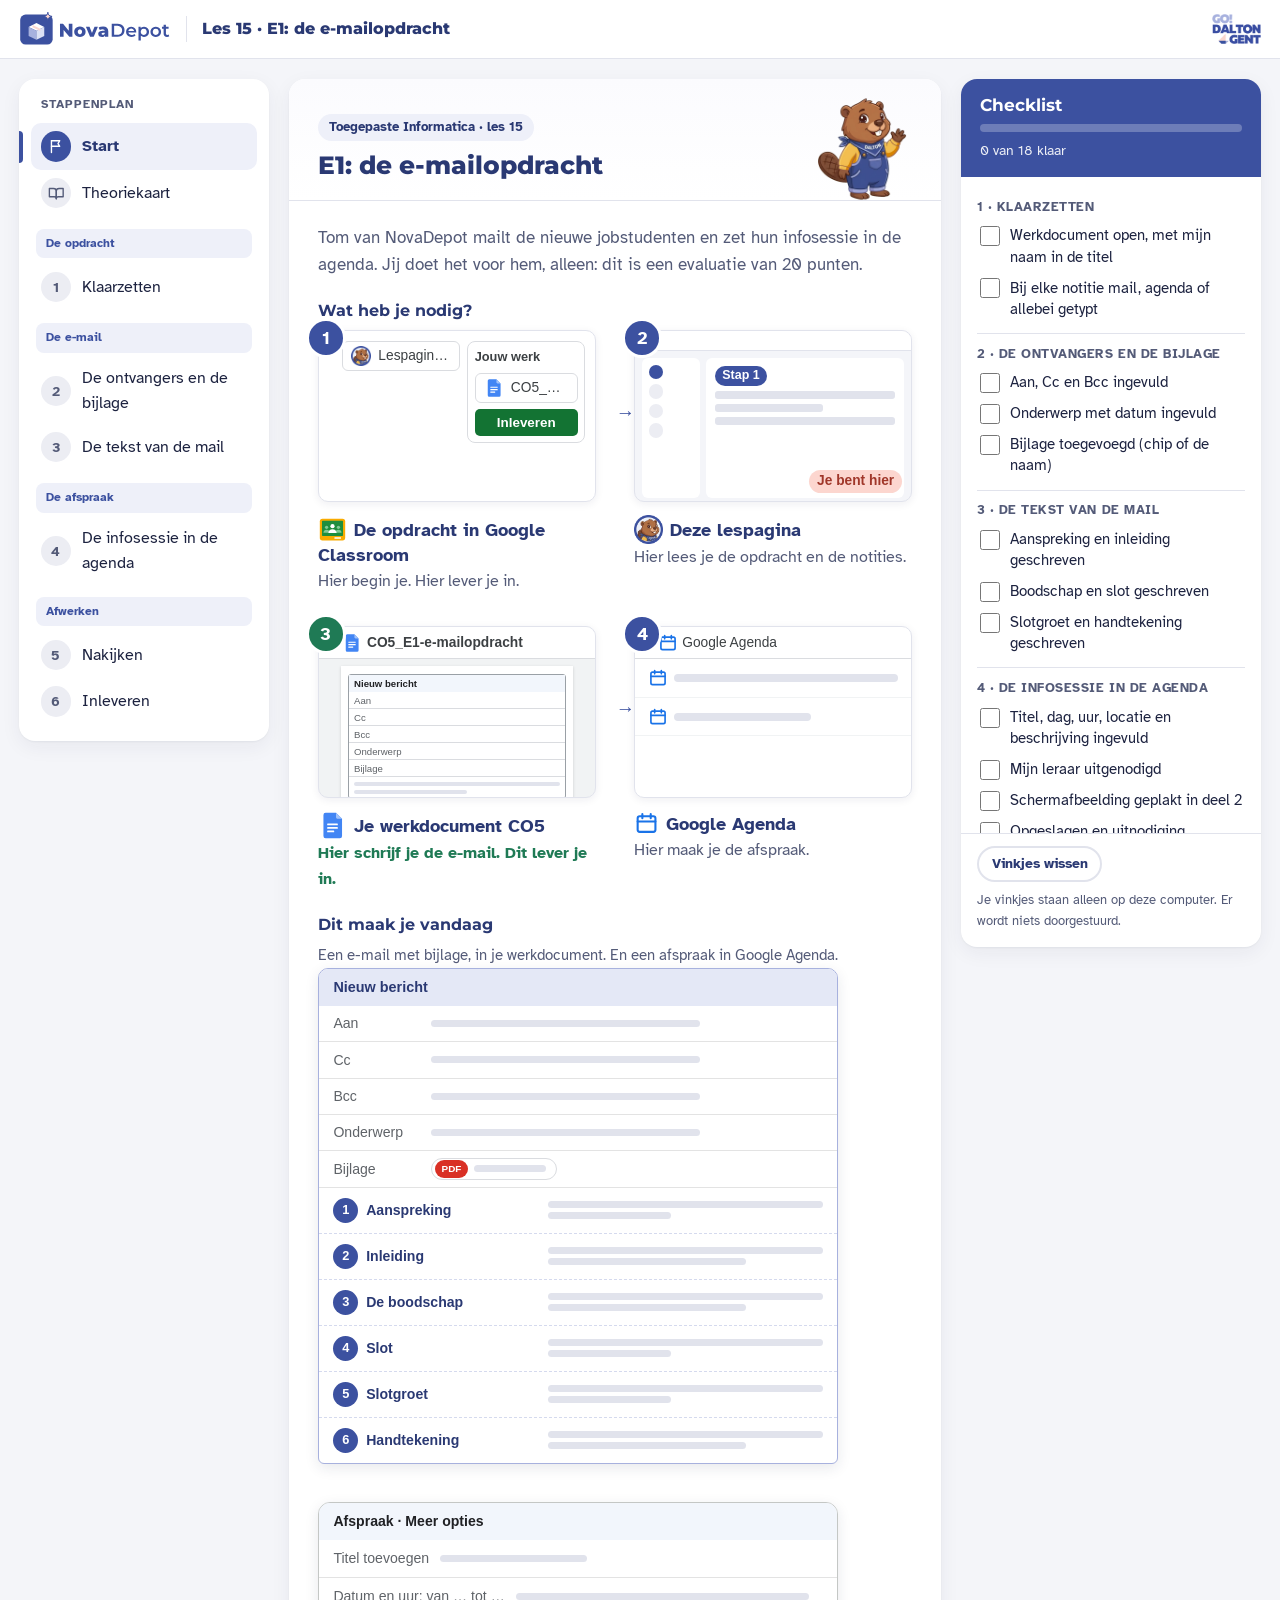
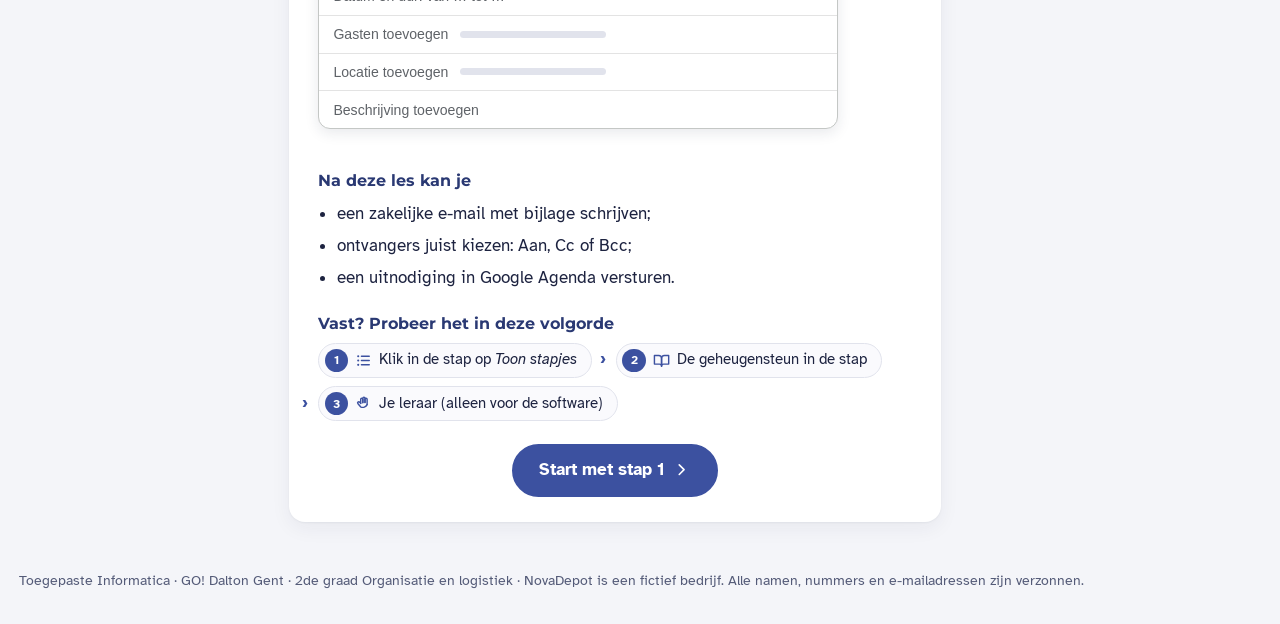
==== index.html @ 48d021a6 "Les 15 ORLO: E1 de e-mailopdracht (e-mail met bijlage + agenda-uitnodiging) Co-Authored-By: Claude S" ====
<!DOCTYPE html>
<html lang="nl-BE">
<head>
  <meta charset="UTF-8">
  <meta name="viewport" content="width=device-width, initial-scale=1">
  <title>Lespagina · Les 15 · E1: de e-mailopdracht · NovaDepot</title>
  <link rel="icon" href="assets/logos/lespagina-icon.png" type="image/png">
  <link rel="stylesheet" href="css/style.css">
</head>
<body data-storage="novadepot_e1_v1_" data-modus-start="kort" data-laatste-stap="6" data-ai-hulp="uit">

<!-- Pictogrammen: eenvoudige lijntekeningen, eigen werk. Gebruik: een svg met class "ic" en daarin use met href naar het symbool. -->
<svg xmlns="http://www.w3.org/2000/svg" style="display:none">
  <symbol id="i-flag" viewBox="0 0 24 24"><path d="M5 21V4"/><path d="M5 4h12l-2.5 4 2.5 4H5"/></symbol>
  <symbol id="i-book" viewBox="0 0 24 24"><path d="M2 5h6a4 4 0 0 1 4 4v11a3 3 0 0 0-3-3H2z"/><path d="M22 5h-6a4 4 0 0 0-4 4v11a3 3 0 0 1 3-3h7z"/></symbol>
  <symbol id="i-check" viewBox="0 0 24 24"><path d="M5 12.5l4.5 4.5L19 7.5"/></symbol>
  <symbol id="i-check-circle" viewBox="0 0 24 24"><circle cx="12" cy="12" r="9"/><path d="M8 12.5l2.7 2.7L16 10"/></symbol>
  <symbol id="i-list" viewBox="0 0 24 24"><path d="M9 6h11M9 12h11M9 18h11"/><path d="M4.5 6h.01M4.5 12h.01M4.5 18h.01" stroke-width="3"/></symbol>
  <symbol id="i-bulb" viewBox="0 0 24 24"><path d="M9 18h6M10 21h4"/><path d="M12 3a6 6 0 0 0-4 10.5c.7.7 1 1.5 1 2.5h6c0-1 .3-1.8 1-2.5A6 6 0 0 0 12 3z"/></symbol>
  <symbol id="i-alert" viewBox="0 0 24 24"><path d="M12 3.5l9.5 17h-19z"/><path d="M12 10v4.5M12 17.5h.01"/></symbol>
  <symbol id="i-help" viewBox="0 0 24 24"><circle cx="12" cy="12" r="9"/><path d="M9.6 9.3a2.5 2.5 0 1 1 3.4 2.5c-.6.3-1 .8-1 1.5v.4M12 17h.01"/></symbol>
  <symbol id="i-monitor" viewBox="0 0 24 24"><rect x="3" y="4" width="18" height="12" rx="2"/><path d="M8 20h8M12 16v4"/></symbol>
  <symbol id="i-folder" viewBox="0 0 24 24"><path d="M3 6.5A1.5 1.5 0 0 1 4.5 5H9l2 2h8.5A1.5 1.5 0 0 1 21 8.5v10a1.5 1.5 0 0 1-1.5 1.5h-15A1.5 1.5 0 0 1 3 18.5z"/></symbol>
  <symbol id="i-doc" viewBox="0 0 24 24"><path d="M6 3h8l4 4v14H6z"/><path d="M14 3v4h4M9 12h6M9 16h6"/></symbol>
  <symbol id="i-download" viewBox="0 0 24 24"><path d="M12 3v12M7 10l5 5 5-5M4 20h16"/></symbol>
  <symbol id="i-send" viewBox="0 0 24 24"><path d="M12 15V3M7 8l5-5 5 5"/><path d="M4 14v6h16v-6"/></symbol>
  <symbol id="i-pen" viewBox="0 0 24 24"><path d="M4 20h4L19 9l-4-4L4 16z"/><path d="M13 7l4 4"/></symbol>
  <symbol id="i-layers" viewBox="0 0 24 24"><path d="M12 3l9 5-9 5-9-5z"/><path d="M3 13l9 5 9-5"/></symbol>
  <symbol id="i-chat" viewBox="0 0 24 24"><path d="M4 5h16v11H9l-5 4z"/></symbol>
  <symbol id="i-star" viewBox="0 0 24 24"><path d="M12 3.5l2.6 5.4 5.9.8-4.3 4.1 1 5.9L12 16.9l-5.2 2.8 1-5.9-4.3-4.1 5.9-.8z"/></symbol>
  <symbol id="i-link" viewBox="0 0 24 24"><path d="M10 14a4 4 0 0 0 5.7 0l3-3a4 4 0 0 0-5.7-5.7l-1 1"/><path d="M14 10a4 4 0 0 0-5.7 0l-3 3a4 4 0 0 0 5.7 5.7l1-1"/></symbol>
  <symbol id="i-spark" viewBox="0 0 24 24"><path d="M11 3l1.9 5.1L18 10l-5.1 1.9L11 17l-1.9-5.1L4 10l5.1-1.9z"/><path d="M18.5 14.5l.8 2.2 2.2.8-2.2.8-.8 2.2-.8-2.2-2.2-.8 2.2-.8z"/></symbol>
  <symbol id="i-hand" viewBox="0 0 24 24"><path d="M8 12V6a1.5 1.5 0 0 1 3 0v5"/><path d="M11 10.5V4.5a1.5 1.5 0 0 1 3 0v6"/><path d="M14 10.5V6a1.5 1.5 0 0 1 3 0v7.5"/><path d="M8 11.5l-1.5-1.5a1.6 1.6 0 0 0-2.3 2.3l3.6 4.2A6.5 6.5 0 0 0 17 13.5"/></symbol>
  <symbol id="i-users" viewBox="0 0 24 24"><circle cx="9" cy="8" r="3.5"/><path d="M2.5 20a6.5 6.5 0 0 1 13 0"/><circle cx="17" cy="9" r="2.5"/><path d="M16.5 14.2a5 5 0 0 1 5 5"/></symbol>
  <symbol id="i-left" viewBox="0 0 24 24"><path d="M15 6l-6 6 6 6"/></symbol>
  <symbol id="i-right" viewBox="0 0 24 24"><path d="M9 6l6 6-6 6"/></symbol>
  <symbol id="i-calendar" viewBox="0 0 24 24"><rect x="3.5" y="5" width="17" height="15" rx="2"/><path d="M8 3v4M16 3v4M3.5 10h17"/></symbol>
  <symbol id="i-hash" viewBox="0 0 24 24"><path d="M9.5 4L7.5 20M16.5 4l-2 16M4 9h16M3.5 15h16"/></symbol>
  <symbol id="i-sort" viewBox="0 0 24 24"><path d="M4 7h9M4 12h6M4 17h3"/><path d="M17 5v14M14 16l3 3 3-3"/></symbol>
  <symbol id="i-info" viewBox="0 0 24 24"><circle cx="12" cy="12" r="9"/><path d="M12 11v5.5M12 7.6h.01"/></symbol>
  <symbol id="i-lock" viewBox="0 0 24 24"><rect x="5" y="11" width="14" height="9" rx="2"/><path d="M8 11V8a4 4 0 0 1 8 0v3"/></symbol>
  <symbol id="i-mail" viewBox="0 0 24 24"><rect x="3" y="5" width="18" height="14" rx="2"/><path d="M3.5 7l8.5 6 8.5-6"/></symbol>
  <symbol id="i-eye" viewBox="0 0 24 24"><path d="M2 12s4-7 10-7 10 7 10 7-4 7-10 7S2 12 2 12z"/><circle cx="12" cy="12" r="3"/></symbol>
  <symbol id="i-eye-off" viewBox="0 0 24 24"><path d="M2 12s4-7 10-7 10 7 10 7-4 7-10 7S2 12 2 12z"/><circle cx="12" cy="12" r="3"/><path d="M4 4l16 16"/></symbol>
</svg>

<div class="teacher-banner">Leraarweergave: alle blokken staan open, en er wordt niets onthouden. Leerlingen zien dit niet.</div>

<header class="topbar">
  <div class="topbar-inner">
    <a class="brand" href="index.html" title="Naar het begin van de les">
      <img src="assets/novadepot-logo.svg" alt="NovaDepot">
      <span class="brand-lesson">Les 15 · E1: de e-mailopdracht</span>
    </a>
    <span class="topbar-spacer"></span>
    <img class="dalton-mark" src="assets/dalton-gent-logo.png" alt="GO! Dalton Gent">
  </div>
</header>

<div class="layout">

  <!-- ============ LINKS: de route ============ -->
  <nav class="route" aria-label="Stappenplan">
    <p class="route-title">Stappenplan</p>
    <button class="nav-btn" type="button" data-step="start"><span class="nav-num"><svg class="ic" aria-hidden="true"><use href="#i-flag"/></svg></span><span class="nav-lbl">Start</span></button>
    <button class="nav-btn" type="button" data-step="theorie"><span class="nav-num"><svg class="ic" aria-hidden="true"><use href="#i-book"/></svg></span><span class="nav-lbl">Theoriekaart</span></button>

    <p class="route-group">De opdracht</p>
    <button class="nav-btn" type="button" data-step="1"><span class="nav-num"><span class="nav-n">1</span><svg class="ic nav-check" aria-hidden="true"><use href="#i-check"/></svg></span><span class="nav-lbl">Klaarzetten</span></button>

    <p class="route-group">De e-mail</p>
    <button class="nav-btn" type="button" data-step="2"><span class="nav-num"><span class="nav-n">2</span><svg class="ic nav-check" aria-hidden="true"><use href="#i-check"/></svg></span><span class="nav-lbl">De ontvangers en de bijlage</span></button>
    <button class="nav-btn" type="button" data-step="3"><span class="nav-num"><span class="nav-n">3</span><svg class="ic nav-check" aria-hidden="true"><use href="#i-check"/></svg></span><span class="nav-lbl">De tekst van de mail</span></button>

    <p class="route-group">De afspraak</p>
    <button class="nav-btn" type="button" data-step="4"><span class="nav-num"><span class="nav-n">4</span><svg class="ic nav-check" aria-hidden="true"><use href="#i-check"/></svg></span><span class="nav-lbl">De infosessie in de agenda</span></button>

    <p class="route-group">Afwerken</p>
    <button class="nav-btn" type="button" data-step="5"><span class="nav-num"><span class="nav-n">5</span><svg class="ic nav-check" aria-hidden="true"><use href="#i-check"/></svg></span><span class="nav-lbl">Nakijken</span></button>
    <button class="nav-btn" type="button" data-step="6"><span class="nav-num"><span class="nav-n">6</span><svg class="ic nav-check" aria-hidden="true"><use href="#i-check"/></svg></span><span class="nav-lbl">Inleveren</span></button>
  </nav>

  <!-- ============ MIDDEN: één stap tegelijk ============ -->
  <main id="main">

    <!-- ===== START ===== -->
    <section class="pane" id="pane-start" aria-labelledby="h-start">
      <article class="card">
        <header class="card-head met-mascotte">
          <div>
            <div class="tags"><span class="tag tag-where">Toegepaste Informatica · les 15</span></div>
            <h1 id="h-start">E1: de e-mailopdracht</h1>
          </div>
          <img class="mascotte-kop" src="assets/mascotte/dalton_welkom.webp" alt="" width="120" height="120">
        </header>
        <div class="card-body">
          <p class="intro">Tom van NovaDepot mailt de nieuwe jobstudenten en zet hun infosessie in de agenda. Jij doet het voor hem, alleen: dit is een evaluatie van 20 punten.</p>

          <h2 class="sec">Wat heb je nodig?</h2>
          <ol class="nodig vier">
            <li class="nodig-item">
              <div class="mock mock-opdracht" aria-hidden="true">
                <div class="mo-midden">
                  <div class="mo-titel"><img class="logo" src="assets/logos/classroom.svg" alt="">Communicatie 5 — E1: de e-mailopdracht</div>
                  <div class="mo-chip"><img class="logo" src="assets/logos/lespagina.webp" alt=""><span>Lespagina · Les 15</span></div>
                </div>
                <div class="mo-werk">
                  <div class="mo-werk-kop">Jouw werk</div>
                  <div class="mo-chip"><img class="logo" src="assets/logos/docs.svg" alt=""><span>CO5_E1-e-mailopdracht</span></div>
                  <div class="mo-knop">Inleveren</div>
                </div>
              </div>
              <p class="nodig-naam"><img class="logo" src="assets/logos/classroom.svg" alt="">De opdracht in Google Classroom</p>
              <p class="nodig-uitleg">Hier begin je. Hier lever je in.</p>
            </li>
            <li class="nodig-item">
              <div class="mock mock-lespagina" aria-hidden="true">
                <div class="ml-balk"></div>
                <div class="ml-midden">
                  <div class="ml-route"><span></span><span></span><span></span><span></span></div>
                  <div class="ml-stap"><span class="ml-tag">Stap 1</span><span class="ml-lijn"></span><span class="ml-lijn kort"></span><span class="ml-lijn"></span></div>
                </div>
                <div class="ml-hier">Je bent hier</div>
              </div>
              <p class="nodig-naam"><img class="logo" src="assets/logos/lespagina.webp" alt="">Deze lespagina</p>
              <p class="nodig-uitleg">Hier lees je de opdracht en de notities.</p>
            </li>
            <li class="nodig-item inleveren">
              <div class="mock mock-werkdocument" aria-hidden="true"><div class="mw-balk"><img class="logo" src="assets/logos/docs.svg" alt="">CO5_E1-e-mailopdracht</div><div class="mw-blad"><div class="mw-venster"><div class="mw-kop">Nieuw bericht</div><div class="mw-veld">Aan</div><div class="mw-veld">Cc</div><div class="mw-veld">Bcc</div><div class="mw-veld">Onderwerp</div><div class="mw-veld">Bijlage</div><div class="mw-tekst"><span></span><span class="kort"></span></div></div></div></div>
              <p class="nodig-naam"><img class="logo" src="assets/logos/docs.svg" alt="">Je werkdocument CO5</p>
              <p class="nodig-uitleg">Hier schrijf je de e-mail. Dit lever je in.</p>
            </li>
            <li class="nodig-item">
              <div class="mock mock-agendab" aria-hidden="true"><div class="md-balk"><svg class="ic" aria-hidden="true"><use href="#i-calendar"/></svg>&nbsp;Google Agenda</div><div class="md-rij"><svg class="ic" aria-hidden="true"><use href="#i-calendar"/></svg><span class="md-bal"></span></div><div class="md-rij"><svg class="ic" aria-hidden="true"><use href="#i-calendar"/></svg><span class="md-bal kort"></span></div></div>
              <p class="nodig-naam"><svg class="ic" aria-hidden="true"><use href="#i-calendar"/></svg>Google Agenda</p>
              <p class="nodig-uitleg">Hier maak je de afspraak.</p>
            </li>
          </ol>

          <h2 class="sec">Dit maak je vandaag</h2>
          <p class="nodig-noot" style="margin-top:0">Een e-mail met bijlage, in je werkdocument. En een afspraak in Google Agenda.</p>
          <div class="vandaag"><div class="mailbouw" role="img" aria-label="Tekening van de e-mail die je schrijft: een venster Nieuw bericht met Aan, Cc, Bcc, Onderwerp en Bijlage (een chip met een pdf), en zes stukken met een naam en balkjes: aanspreking, inleiding, de boodschap, slot, slotgroet, handtekening."><div class="mb-kop">Nieuw bericht</div><div class="mb-veld"><span class="mb-lbl">Aan</span><i></i></div><div class="mb-veld"><span class="mb-lbl">Cc</span><i></i></div><div class="mb-veld"><span class="mb-lbl">Bcc</span><i></i></div><div class="mb-veld"><span class="mb-lbl">Onderwerp</span><i></i></div><div class="mb-veld"><span class="mb-lbl">Bijlage</span><span class="mb-chip"><b>PDF</b><i></i></span></div><div class="mb-rij"><span class="mb-naam"><b>1</b>Aanspreking</span><span class="mb-balk"><i></i><i class="kort"></i></span></div><div class="mb-rij"><span class="mb-naam"><b>2</b>Inleiding</span><span class="mb-balk"><i></i><i class="mid"></i></span></div><div class="mb-rij"><span class="mb-naam"><b>3</b>De boodschap</span><span class="mb-balk"><i></i><i class="mid"></i></span></div><div class="mb-rij"><span class="mb-naam"><b>4</b>Slot</span><span class="mb-balk"><i></i><i class="kort"></i></span></div><div class="mb-rij"><span class="mb-naam"><b>5</b>Slotgroet</span><span class="mb-balk"><i></i><i class="kort"></i></span></div><div class="mb-rij"><span class="mb-naam"><b>6</b>Handtekening</span><span class="mb-balk"><i></i><i class="mid"></i></span></div></div><div class="agenda" role="img" aria-label="Tekening van de afspraak die je maakt in Google Agenda: een titel, de dag en het uur, een locatie, een gast en een beschrijving, allemaal als grijze balkjes."><div class="ag-kop">Afspraak · Meer opties</div><div class="ag-rij"><span>Titel toevoegen</span><i class="kort"></i></div><div class="ag-rij"><span>Datum en uur: van … tot …</span><i class=""></i></div><div class="ag-rij"><span>Gasten toevoegen</span><i class="kort"></i></div><div class="ag-rij"><span>Locatie toevoegen</span><i class="kort"></i></div><div class="ag-rij groot"><span>Beschrijving toevoegen</span><span class="ag-balk"><i></i><i></i><i class="kort"></i></span></div></div></div>

          <h2 class="sec">Na deze les kan je</h2>
          <ul class="doelen">
            <li>een zakelijke e-mail met bijlage schrijven;</li>
            <li>ontvangers juist kiezen: Aan, Cc of Bcc;</li>
            <li>een uitnodiging in Google Agenda versturen.</li>
          </ul>

          <h2 class="sec">Vast? Probeer het in deze volgorde</h2>
          <ol class="vast">
            <li><svg class="ic" aria-hidden="true"><use href="#i-list"/></svg><span>Klik in de stap op <em>Toon stapjes</em></span></li>
            <li><svg class="ic" aria-hidden="true"><use href="#i-book"/></svg><span>De geheugensteun in de stap</span></li>
            <li><svg class="ic" aria-hidden="true"><use href="#i-hand"/></svg><span>Je leraar (alleen voor de software)</span></li>
          </ol>

          <p class="start-cta"><button class="btn btn-primary" type="button" data-goto="1">Start met stap 1 <svg class="ic" aria-hidden="true"><use href="#i-right"/></svg></button></p>
        </div>
      </article>
    </section>

    <!-- ===== THEORIEKAART ===== -->
    <section class="pane" id="pane-theorie" aria-labelledby="h-theorie">
      <article class="card">
        <header class="card-head">
          <div class="tags"><span class="tag tag-where">Spiekbriefje</span></div>
          <h2 id="h-theorie">Theoriekaart</h2>
        </header>
        <div class="card-body">
          <p class="intro">Alles op één plek. Kom hier terug als je iets niet meer weet.</p>

          <div class="t-grid">
            <section class="t-card">
              <h3><svg class="ic" aria-hidden="true"><use href="#i-layers"/></svg>Zo werkt elke les</h3>
              <ul>
                <li>Je start in Classroom, bij de opdracht van vandaag.</li>
                <li>In de opdracht staan de lespagina en je werkdocument.</li>
                <li>Klaar? Doe de zelftest in de laatste stap. Dan zie je hoe je inlevert.</li>
              </ul>
            </section>
            <section class="t-card">
              <h3><svg class="ic" aria-hidden="true"><use href="#i-mail"/></svg>Aan, Cc of Bcc?</h3>
              <ul>
                <li><strong>Aan</strong>: moet iets doen.</li>
                <li><strong>Cc</strong>: moet het weten, doet niets.</li>
                <li><strong>Bcc</strong>: niemand ziet de andere adressen.</li>
              </ul>
            </section>
            <section class="t-card">
              <h3><svg class="ic" aria-hidden="true"><use href="#i-pen"/></svg>De zes bouwstenen</h3>
              <ul>
                <li><strong>Aanspreking</strong> · <strong>Inleiding</strong> · <strong>De boodschap</strong></li>
                <li><strong>Slot</strong> · <strong>Slotgroet</strong> · <strong>Handtekening</strong></li>
              </ul>
            </section>
            <section class="t-card">
              <h3><svg class="ic" aria-hidden="true"><use href="#i-doc"/></svg>Je pdf toevoegen</h3>
              <ul>
                <li>Typ <strong>@</strong> in het vak en kies je pdf.</li>
                <li>Zeg in je tekst dat ze erbij zit.</li>
              </ul>
            </section>
            <section class="t-card">
              <h3><svg class="ic" aria-hidden="true"><use href="#i-calendar"/></svg>Een uitnodiging</h3>
              <ul>
                <li>De plaats, de dag en het uur.</li>
                <li>Wie leidt, en wat het doel is.</li>
                <li>De punten, en de vraag om te laten weten als je niet kan.</li>
              </ul>
            </section>
            <section class="t-card wide">
              <h3><svg class="ic" aria-hidden="true"><use href="#i-chat"/></svg>Woorden</h3>
              <table class="t-rows">
                <tr><th>bijlage</th><td>een bestand dat je met je mail meestuurt</td></tr>
                <tr><th>chip</th><td>een bestand als blokje in je tekst, met <strong>@</strong></td></tr>
                <tr><th>gast</th><td>iemand die je uitnodigt voor een afspraak</td></tr>
                <tr><th>persoonsgegeven</th><td>een gegeven dat bij een persoon hoort, zoals een e-mailadres</td></tr>
              </table>
            </section>
            <section class="t-card wide warn">
              <h3><svg class="ic" aria-hidden="true"><use href="#i-alert"/></svg>Veelgemaakte fouten</h3>
              <ul>
                <li>Zie je een jobstudent in Aan of Cc? Zet het adres in Bcc.</li>
                <li>Is je pdf niet toegevoegd? Typ <strong>@</strong> en kies je pdf, of typ de naam.</li>
                <li>Klikte je op Niet sturen? Zeg het meteen aan je leraar.</li>
                <li>Staan <em>je</em> en <em>u</em> door elkaar? Kies één vorm.</li>
              </ul>
            </section>
          </div>
        </div>
      </article>
    </section>

    <!-- ===== STAP 1 ===== -->
    <section class="pane" id="pane-1" aria-labelledby="h-1">
      <article class="card">
<header class="card-head">
<div class="tags"><span class="tag tag-step">Stap 1</span><span class="tag tag-where"><img class="logo" src="assets/logos/docs.svg" alt=""> Werkdocument</span></div>
<h2 id="h-1">Klaarzetten</h2>
</header>
<div class="card-body">
<p class="intro">Je opent je werkdocument en leest wat Tom nodig heeft.</p>
<div class="todo-box">
<div class="todo-head"><h3><svg class="ic" aria-hidden="true"><use href="#i-list"/></svg> Wat moet je doen?</h3></div>
<ol class="doe">
<li><details class="stapjes"><summary><span class="doe-tekst">Open je werkdocument <strong>CO5_E1-e-mailopdracht</strong>.</span><span class="stapjes-knop" aria-hidden="true"></span></summary>
<ol class="klein">
<li><p>Kijk in je opdracht in <strong class="met-logo"><img class="logo" src="assets/logos/classroom.svg" alt="">Google Classroom</strong> rechts, bij <strong>Jouw werk</strong>.</p><div class="mock mock-opdracht mini-mock" role="img" aria-label="Tekening van de opdracht in Google Classroom. Rechts het vak Jouw werk, in een rood kader."><div class="mo-midden"><div class="mo-titel"><img class="logo" src="assets/logos/classroom.svg" alt="">Communicatie 5 — E1: de e-mailopdracht</div><div class="mo-chip"><img class="logo" src="assets/logos/lespagina.webp" alt=""><span>Lespagina · Les 15</span></div></div><div class="mo-werk wijs"><div class="mo-werk-kop">Jouw werk</div><div class="mo-chip"><img class="logo" src="assets/logos/docs.svg" alt=""><span>CO5_E1-e-mailopdracht</span></div><div class="mo-knop">Inleveren</div></div></div></li>
<li><p>Klik op <strong>CO5_E1-e-mailopdracht</strong>. Jouw naam staat in de titel.</p><div class="mock mock-opdracht mini-mock" role="img" aria-label="Tekening van de opdracht. Bij Jouw werk staat het werkdocument CO5 in een rood kader."><div class="mo-midden"><div class="mo-titel"><img class="logo" src="assets/logos/classroom.svg" alt="">Communicatie 5 — E1: de e-mailopdracht</div><div class="mo-chip"><img class="logo" src="assets/logos/lespagina.webp" alt=""><span>Lespagina · Les 15</span></div></div><div class="mo-werk"><div class="mo-werk-kop">Jouw werk</div><div class="mo-chip wijs"><img class="logo" src="assets/logos/docs.svg" alt=""><span>CO5_E1-e-mailopdracht</span></div><div class="mo-knop">Inleveren</div></div></div></li>
</ol>
</details></li>
<li><span class="doe-tekst">Typ bij elke notitie in je werkdocument: <strong>mail</strong>, <strong>agenda</strong> of <strong>allebei</strong>.</span><span class="sub">Typ in het lichtblauwe vak. De notities staan ook hieronder.</span></li>
<li><span class="doe-tekst">Lees hieronder waarvoor je punten krijgt.</span></li>
</ol>
</div>
<div class="info" role="group" aria-labelledby="info-notities">
<div class="info-kop"><svg class="ic" aria-hidden="true"><use href="#i-info"/></svg><span class="info-soort">Info</span><h3 id="info-notities">De opdracht en de notities van Tom</h3><span class="info-bij">bij deel 1 en 2</span></div>
<div class="info-body">
<ul>
<li><strong>E-mail</strong>: stuur de jobstudenten een e-mail over hun eerste werkdag, met de onthaalbrochure als bijlage. Sara Claes van de preventiedienst moet weten wat er gestuurd werd. Ze moet niets doen.</li>
<li><strong>Afspraak</strong>: zet de infosessie in de agenda. Nodig in de les alleen je leraar uit.</li>
</ul>
<table class="info-tabel">
<tr><th>Notities van Tom</th></tr>
<tr><td>eerste werkdag: maandag 21 december 2026, om 7.30 uur aan het onthaal</td></tr>
<tr><td>Sara Claes, preventiedienst — sara.claes@novadepot.example</td></tr>
<tr><td>infosessie, punten: welkom en rondleiding · veiligheid in het magazijn (Sara) · de planning van de week · vragen</td></tr>
<tr><td>bijlage: de onthaalbrochure (de pdf van les 04)</td></tr>
<tr><td><strong>nieuw van Sara:</strong> veiligheidsschoenen meebrengen; wie er geen heeft, antwoordt op de mail vóór vrijdag 11 december: dan krijgt hij een paar van NovaDepot</td></tr>
<tr><td>doel infosessie: de jobstudenten welkom heten en uitleggen hoe de week verloopt</td></tr>
<tr><td>wie niet kan komen naar de infosessie: antwoordt met Nee</td></tr>
<tr><td>identiteitskaart meebrengen</td></tr>
<tr><td>infosessie: 8.00 tot 9.00 uur, in de kantine — Lotte Maes leidt ze</td></tr>
<tr><td>Tom Peeters, magazijnverantwoordelijke, NovaDepot, toestel 214 — tom.peeters@novadepot.example</td></tr>
<tr><td>de jobstudenten kennen elkaar niet; hun adressen zijn privé:<br>lina.haddad@mail.example<br>emre.yilmaz@mail.example<br>noor.verbeke@mail.example<br>kobe.desmet@mail.example<br>ayla.janssens@mail.example</td></tr>
</table>
</div>
</div>
<div class="info" role="group" aria-labelledby="info-punten">
<div class="info-kop"><svg class="ic" aria-hidden="true"><use href="#i-info"/></svg><span class="info-soort">Info</span><h3 id="info-punten">Zo krijg je je punten</h3><span class="info-bij">20 punten</span></div>
<div class="info-body">
<table class="info-tabel">
<tr><td>E-mail: de ontvangers in Aan, Cc en Bcc</td><th>3</th></tr>
<tr><td>E-mail: het onderwerp</td><th>1</th></tr>
<tr><td>E-mail: aanspreking en inleiding</td><th>1</th></tr>
<tr><td>E-mail: de feiten van de eerste werkdag</td><th>3</th></tr>
<tr><td>E-mail: het verzoek</td><th>1</th></tr>
<tr><td>E-mail: slotgroet en handtekening</td><th>1</th></tr>
<tr><td>E-mail: de bijlage</td><th>1</th></tr>
<tr><td>E-mail: de toon</td><th>1</th></tr>
<tr><td>Afspraak: titel, dag en uur</td><th>2</th></tr>
<tr><td>Afspraak: locatie en gast</td><th>1</th></tr>
<tr><td>Afspraak: de beschrijving</td><th>2</th></tr>
<tr><td>Afspraak: verstuurd</td><th>1</th></tr>
<tr><td>Nakijken: nakijklijst, zin en schermafbeelding</td><th>2</th></tr>
</table>
</div>
</div>
<div class="tip"><svg class="ic" aria-hidden="true"><use href="#i-bulb"/></svg><p><strong>Staat jouw naam niet in de titel?</strong> Dan opende je niet je eigen kopie. Klik in je opdracht rechts, bij <em>Jouw werk</em>.</p></div>
</div>
<footer class="card-nav">
  <button class="btn" type="button" data-goto="start"><svg class="ic" aria-hidden="true"><use href="#i-left"/></svg> Start</button>
  <button class="btn btn-primary" type="button" data-goto="2">Stap 2 <svg class="ic" aria-hidden="true"><use href="#i-right"/></svg></button>
</footer>
      </article>
    </section>

    <!-- ===== STAP 2 ===== -->
    <section class="pane" id="pane-2" aria-labelledby="h-2">
      <article class="card">
<header class="card-head">
<div class="tags"><span class="tag tag-step">Stap 2</span><span class="tag tag-where"><img class="logo" src="assets/logos/docs.svg" alt=""> Werkdocument, deel 1: boven in het venster</span></div>
<h2 id="h-2">De ontvangers en de bijlage</h2>
</header>
<div class="card-body">
<p class="intro">De mail gaat naar de juiste mensen, en de brochure gaat mee.</p>
<div class="todo-box">
<div class="todo-head"><h3><svg class="ic" aria-hidden="true"><use href="#i-list"/></svg> Wat moet je doen?</h3></div>
<ol class="doe">
<li><span class="doe-tekst">Vul in <strong>deel 1</strong> de vakken <strong>Aan</strong>, <strong>Cc</strong> en <strong>Bcc</strong> in, met de adressen uit de notities, elk adres in het juiste veld.</span><span class="sub">Kopieer de adressen met Ctrl + C en Ctrl + V: één letter fout en die mail komt niet aan. Meer dan één adres? Zet een komma ertussen.</span></li>
<li><span class="doe-tekst">Typ het <strong>onderwerp</strong>: waarover de mail gaat, met de datum.</span></li>
<li><details class="stapjes"><summary><span class="doe-tekst">Voeg bij <strong>Bijlage</strong> de onthaalbrochure toe: je pdf uit les 04.</span><span class="stapjes-knop" aria-hidden="true"></span></summary>
<ol class="klein">
<li><p>Klik in het vak naast <strong>Bijlage</strong>. Typ <strong>@</strong>.<span class="sub">Er verschijnt een lijst met suggesties.</span></p><div class="mailbouw werk" role="img" aria-label="Tekening van het venster Nieuw bericht in deel 1. Het vak naast Bijlage staat in een rood kader, met daarin het teken @."><div class="mb-kop">Nieuw bericht</div><div class="mb-veld"><span class="mb-lbl">Aan</span><span class="mb-vak "></span></div><div class="mb-veld"><span class="mb-lbl">Cc</span><span class="mb-vak "></span></div><div class="mb-veld"><span class="mb-lbl">Bcc</span><span class="mb-vak mid"></span></div><div class="mb-veld"><span class="mb-lbl">Onderwerp</span><span class="mb-vak "></span></div><div class="mb-veld"><span class="mb-lbl">Bijlage</span><span class="mb-vak typ wijs">@</span></div><div class="mb-rij"><span class="mb-naam">Aanspreking</span><span class="mb-vak "></span></div><div class="mb-rij"><span class="mb-naam">Inleiding</span><span class="mb-vak mid"></span></div><div class="mb-rij"><span class="mb-naam">De boodschap</span><span class="mb-vak groot"></span></div><div class="mb-rij"><span class="mb-naam">Slot</span><span class="mb-vak mid"></span></div><div class="mb-rij"><span class="mb-naam">Slotgroet</span><span class="mb-vak "></span></div><div class="mb-rij"><span class="mb-naam">Handtekening</span><span class="mb-vak mid"></span></div></div></li>
<li><p>Typ er een stuk van de naam van je pdf achter: <strong>TV3</strong>.<span class="sub">Die letters staan in de naam van je pdf uit les 04.</span></p><div class="sugg" role="img" aria-label="Tekening van de lijst met suggesties na @TV3. Onder Bestanden staat je pdf met een rood pdf-icoon op een blauwe regel, en daaronder het Google-document met dezelfde naam, met een blauw icoon. Onder Plaatsen staan plaatsen op de kaart."><div class="kop">@TV3</div><div class="lbl">Bestanden</div><div class="aan"><b>PDF</b>… - TV3_Documentopmaak.pdf</div><div><b class="doc">DOC</b>… - TV3_Documentopmaak</div><div class="lbl">Plaatsen</div><div><b class="plaats">📍</b>TV3 · een plaats op de kaart</div></div></li>
<li><p>Klik in de lijst op je pdf: de regel met het <strong>rode pdf-icoon</strong>, onder <em>Bestanden</em>.<span class="sub">Niet het blauwe document met dezelfde naam, en geen plaats. Er komt een chip in het vak.</span></p><div class="mailbouw werk" role="img" aria-label="Tekening van het venster Nieuw bericht in deel 1. In het vak naast Bijlage staat een chip met de naam van een pdf, in een rood kader."><div class="mb-kop">Nieuw bericht</div><div class="mb-veld"><span class="mb-lbl">Aan</span><span class="mb-vak "></span></div><div class="mb-veld"><span class="mb-lbl">Cc</span><span class="mb-vak "></span></div><div class="mb-veld"><span class="mb-lbl">Bcc</span><span class="mb-vak mid"></span></div><div class="mb-veld"><span class="mb-lbl">Onderwerp</span><span class="mb-vak "></span></div><div class="mb-veld"><span class="mb-lbl">Bijlage</span><span class="mb-vak chip wijs"><span class="mb-chip"><b>PDF</b>… - TV3_Documentopmaak.pdf</span></span></div><div class="mb-rij"><span class="mb-naam">Aanspreking</span><span class="mb-vak "></span></div><div class="mb-rij"><span class="mb-naam">Inleiding</span><span class="mb-vak mid"></span></div><div class="mb-rij"><span class="mb-naam">De boodschap</span><span class="mb-vak groot"></span></div><div class="mb-rij"><span class="mb-naam">Slot</span><span class="mb-vak mid"></span></div><div class="mb-rij"><span class="mb-naam">Slotgroet</span><span class="mb-vak "></span></div><div class="mb-rij"><span class="mb-naam">Handtekening</span><span class="mb-vak mid"></span></div></div></li>
</ol>
</details><span class="sub">Vind je je pdf niet? Typ dan de naam van het bestand.</span></li>
</ol>
</div>
<div class="info" role="group" aria-labelledby="info-abc">
<div class="info-kop"><svg class="ic" aria-hidden="true"><use href="#i-info"/></svg><span class="info-soort">Info</span><h3 id="info-abc">Geheugensteun: Aan, Cc of Bcc?</h3><span class="info-bij">bij deel 1</span></div>
<div class="info-body">
<ul>
<li><strong>Aan</strong>: wie de hele mail moet lezen en iets moet doen.</li>
<li><strong>Cc</strong>: wie het moet weten, maar niets moet doen. Iedereen ziet dit adres.</li>
<li><strong>Bcc</strong>: een groep die elkaars adres niet mag of hoeft te zien. Niemand ziet de andere adressen in Bcc.</li>
<li>Staat iedereen in Bcc? Dan mag <strong>Aan leeg</strong> blijven.</li>
<li>Een e-mailadres is een <strong>persoonsgegeven</strong>.</li>
</ul>
</div>
</div>
<div class="tip"><svg class="ic" aria-hidden="true"><use href="#i-bulb"/></svg><p><strong>Twijfel je tussen Aan en Cc?</strong> Vraag je af: moet die persoon iets doen?</p></div>
</div>
<footer class="card-nav">
  <button class="btn" type="button" data-goto="1"><svg class="ic" aria-hidden="true"><use href="#i-left"/></svg> Stap 1</button>
  <button class="btn btn-primary" type="button" data-goto="3">Stap 3 <svg class="ic" aria-hidden="true"><use href="#i-right"/></svg></button>
</footer>
      </article>
    </section>

    <!-- ===== STAP 3 ===== -->
    <section class="pane" id="pane-3" aria-labelledby="h-3">
      <article class="card">
<header class="card-head">
<div class="tags"><span class="tag tag-step">Stap 3</span><span class="tag tag-where"><img class="logo" src="assets/logos/docs.svg" alt=""> Werkdocument, deel 1: de zes vakken</span></div>
<h2 id="h-3">De tekst van de mail</h2>
</header>
<div class="card-body">
<p class="intro">Een zakelijke mail met alle feiten die de jobstudenten nodig hebben.</p>
<div class="todo-box">
<div class="todo-head"><h3><svg class="ic" aria-hidden="true"><use href="#i-list"/></svg> Wat moet je doen?</h3></div>
<ol class="doe">
<li><span class="doe-tekst">Schrijf in <strong>deel 1</strong> de <strong>aanspreking</strong> en de <strong>inleiding</strong>: wie Tom is en waarom hij mailt.</span><span class="sub">Typ in de lichtblauwe vakken. Je schrijft voor Tom, niet met je eigen naam.</span></li>
<li><span class="doe-tekst">Schrijf de <strong>boodschap</strong>: wat de jobstudenten moeten weten en meebrengen, en wanneer en waar ze verwacht worden.</span></li>
<li><span class="doe-tekst">Schrijf het <strong>slot</strong>: wat moet wie doen, tegen wanneer? Zeg ook dat er een bijlage is.</span></li>
<li><span class="doe-tekst">Schrijf de <strong>slotgroet</strong> en de <strong>handtekening</strong> van Tom.</span></li>
</ol>
</div>
<div class="info" role="group" aria-labelledby="info-bouwstenen">
<div class="info-kop"><svg class="ic" aria-hidden="true"><use href="#i-info"/></svg><span class="info-soort">Info</span><h3 id="info-bouwstenen">Geheugensteun: de zes bouwstenen en de toon</h3><span class="info-bij">bij deel 1</span></div>
<div class="info-body">
<ul>
<li><strong>Aanspreking</strong>: beleefd, met een komma erna.</li>
<li><strong>Inleiding</strong>: wie je bent en waarom je schrijft.</li>
<li><strong>De boodschap</strong>: het belangrijkste eerst, kort, in alinea's.</li>
<li><strong>Slot</strong>: wat je van de lezer verwacht en tegen wanneer.</li>
<li><strong>Slotgroet</strong>: zonder afkorting.</li>
<li><strong>Handtekening</strong>: naam, functie, bedrijf en hoe ze je bereiken.</li>
<li><strong>Toon</strong>: overal <em>je</em> of overal <em>u</em>. Geen emoji, geen afkortingen, geen hoofdletterwoorden.</li>
</ul>
</div>
</div>
<div class="tip"><svg class="ic" aria-hidden="true"><use href="#i-bulb"/></svg><p><strong>Weet je niet wat in de mail hoort?</strong> Kijk naar je notities in deel 1: wat moeten de jobstudenten weten of doen?</p></div>
</div>
<footer class="card-nav">
  <button class="btn" type="button" data-goto="2"><svg class="ic" aria-hidden="true"><use href="#i-left"/></svg> Stap 2</button>
  <button class="btn btn-primary" type="button" data-goto="4">Stap 4 <svg class="ic" aria-hidden="true"><use href="#i-right"/></svg></button>
</footer>
      </article>
    </section>

    <!-- ===== STAP 4 ===== -->
    <section class="pane" id="pane-4" aria-labelledby="h-4">
      <article class="card">
<header class="card-head">
<div class="tags"><span class="tag tag-step">Stap 4</span><span class="tag tag-where"><img class="logo" src="assets/logos/docs.svg" alt=""> Google Agenda · Werkdocument, deel 2</span></div>
<h2 id="h-4">De infosessie in de agenda</h2>
</header>
<div class="card-body">
<p class="intro">De infosessie staat in de agenda, en je leraar is uitgenodigd.</p>
<div class="todo-box">
<div class="todo-head"><h3><svg class="ic" aria-hidden="true"><use href="#i-list"/></svg> Wat moet je doen?</h3></div>
<ol class="doe">
<li><span class="doe-tekst">Open <strong>Google Agenda</strong> en maak een afspraak: <span class="ui">Maken</span> › <span class="ui">Afspraak</span> › <span class="ui">Meer opties</span>.</span><span class="sub">Zoals in les 14.</span></li>
<li><details class="stapjes"><summary><span class="doe-tekst">Vul de afspraak voor de infosessie in: <strong>titel</strong>, <strong>dag</strong>, <strong>uur</strong>, <strong>locatie</strong> en <strong>beschrijving</strong>.</span><span class="stapjes-knop" aria-hidden="true"></span></summary>
<ol class="klein">
<li><p>Klik bovenaan op <span class="ui">Titel toevoegen</span> en typ de titel.</p><div class="agenda" role="img" aria-label="Tekening van de afspraak in Meer opties. De regel Titel toevoegen staat in een rood kader."><div class="ag-kop">Afspraak · Meer opties</div><div class="ag-rij wijs"><span>Titel toevoegen</span><i class="kort"></i></div><div class="ag-rij"><span>Datum en uur: van … tot …</span><i class=""></i></div><div class="ag-rij"><span>Gasten toevoegen</span><i class="kort"></i></div><div class="ag-rij"><span>Locatie toevoegen</span><i class="kort"></i></div><div class="ag-rij groot"><span>Beschrijving toevoegen</span><span class="ag-balk"><i></i><i></i><i class="kort"></i></span></div></div></li>
<li><p>Klik op de datum en op het uur. Stel bij <strong>tot</strong> het einde in.</p><div class="agenda" role="img" aria-label="Tekening van de afspraak in Meer opties. De regel met de datum en het uur staat in een rood kader."><div class="ag-kop">Afspraak · Meer opties</div><div class="ag-rij"><span>Titel toevoegen</span><i class="kort"></i></div><div class="ag-rij wijs"><span>Datum en uur: van … tot …</span><i class=""></i></div><div class="ag-rij"><span>Gasten toevoegen</span><i class="kort"></i></div><div class="ag-rij"><span>Locatie toevoegen</span><i class="kort"></i></div><div class="ag-rij groot"><span>Beschrijving toevoegen</span><span class="ag-balk"><i></i><i></i><i class="kort"></i></span></div></div></li>
<li><p>Klik op <span class="ui">Locatie toevoegen</span> en typ de plaats.</p><div class="agenda" role="img" aria-label="Tekening van de afspraak in Meer opties. De regel Locatie toevoegen staat in een rood kader."><div class="ag-kop">Afspraak · Meer opties</div><div class="ag-rij"><span>Titel toevoegen</span><i class="kort"></i></div><div class="ag-rij"><span>Datum en uur: van … tot …</span><i class=""></i></div><div class="ag-rij"><span>Gasten toevoegen</span><i class="kort"></i></div><div class="ag-rij wijs"><span>Locatie toevoegen</span><i class="kort"></i></div><div class="ag-rij groot"><span>Beschrijving toevoegen</span><span class="ag-balk"><i></i><i></i><i class="kort"></i></span></div></div></li>
<li><p>Klik op <span class="ui">Beschrijving toevoegen</span> en typ de beschrijving.</p><div class="agenda" role="img" aria-label="Tekening van de afspraak in Meer opties. De regel Beschrijving toevoegen staat in een rood kader."><div class="ag-kop">Afspraak · Meer opties</div><div class="ag-rij"><span>Titel toevoegen</span><i class="kort"></i></div><div class="ag-rij"><span>Datum en uur: van … tot …</span><i class=""></i></div><div class="ag-rij"><span>Gasten toevoegen</span><i class="kort"></i></div><div class="ag-rij"><span>Locatie toevoegen</span><i class="kort"></i></div><div class="ag-rij groot wijs"><span>Beschrijving toevoegen</span><span class="ag-balk"><i></i><i></i><i class="kort"></i></span></div></div></li>
</ol>
</details></li>
<li><details class="stapjes"><summary><span class="doe-tekst">Nodig <strong>je leraar</strong> uit: typ zijn e-mailadres (op het bord) bij <span class="ui">Gasten toevoegen</span>.</span><span class="stapjes-knop" aria-hidden="true"></span></summary>
<ol class="klein">
<li><p>Klik rechts, bij het tabblad <strong>Gasten</strong>, op <span class="ui">Gasten toevoegen</span>.</p><div class="agenda" role="img" aria-label="Tekening van de afspraak in Meer opties. De regel Gasten toevoegen staat in een rood kader."><div class="ag-kop">Afspraak · Meer opties</div><div class="ag-rij"><span>Titel toevoegen</span><i class="kort"></i></div><div class="ag-rij"><span>Datum en uur: van … tot …</span><i class=""></i></div><div class="ag-rij wijs"><span>Gasten toevoegen</span><i class="kort"></i></div><div class="ag-rij"><span>Locatie toevoegen</span><i class="kort"></i></div><div class="ag-rij groot"><span>Beschrijving toevoegen</span><span class="ag-balk"><i></i><i></i><i class="kort"></i></span></div></div></li>
<li><p>Typ het e-mailadres van je leraar. Dat staat op het bord.<span class="sub">Klik op het adres in de lijst, of druk op Enter.</span></p></li>
</ol>
</details><span class="sub">Nodig niemand anders uit. De adressen uit de notities horen niet in een echte afspraak.</span></li>
<li><details class="stapjes"><summary><span class="doe-tekst">Maak een <strong>schermafbeelding</strong> van je afspraak, vóór je ze opslaat, en plak ze in het kader in <strong>deel 2</strong>.</span><span class="stapjes-knop" aria-hidden="true"></span></summary>
<ol class="klein">
<li><p>Druk op <span class="key">Windows</span> + <span class="key">Shift</span> + <span class="key">S</span> en trek een kader om je afspraak.<span class="sub">Het knipsel staat nu op het klembord.</span></p></li>
<li><p>Klik in het vak <em>Schermafbeelding van je afspraak</em> in je werkdocument en druk op <span class="key">Ctrl</span> + <span class="key">V</span>.</p></li>
</ol>
</details></li>
<li><details class="stapjes"><summary><span class="doe-tekst"><strong>Sla de afspraak op</strong> en verstuur de uitnodiging naar je leraar.</span><span class="stapjes-knop" aria-hidden="true"></span></summary>
<ol class="klein">
<li><p>Klik bovenaan op <span class="ui">Opslaan</span>.</p></li>
<li><p>Er verschijnt een venster. Kies de knop die de uitnodiging naar je leraar stuurt.</p><div class="teken-ui kolom menu" role="img" aria-label="Tekening van het venster: Wil je uitnodigingsmails sturen naar Google Agenda-gasten? Eronder drie knoppen: Terug naar bewerken, Niet sturen en Sturen."><div class="t-kop">Wil je uitnodigingsmails sturen naar Google Agenda-gasten?</div><div class="t-rij"><span class="t-knop tekst">Terug naar bewerken</span><span class="t-knop tekst">Niet sturen</span><span class="t-knop tekst">Sturen</span></div></div></li>
</ol>
</details></li>
<li><span class="doe-tekst">Typ in <strong>deel 2</strong> wat je invulde, en op welke knop je klikte na <em>Opslaan</em>.</span><span class="sub">Eén vak per veld. Schrijf bij Gasten geen e-mailadres.</span></li>
</ol>
</div>
<div class="info" role="group" aria-labelledby="info-uitnodiging">
<div class="info-kop"><svg class="ic" aria-hidden="true"><use href="#i-info"/></svg><span class="info-soort">Info</span><h3 id="info-uitnodiging">Geheugensteun: een uitnodiging</h3><span class="info-bij">bij deel 2</span></div>
<div class="info-body">
<ul>
<li>De <strong>plaats</strong>, de <strong>dag</strong> en het <strong>uur</strong>.</li>
<li>Wie de bijeenkomst <strong>leidt</strong>.</li>
<li>De reden en het <strong>doel</strong>.</li>
<li>De <strong>punten</strong> die aan bod komen.</li>
<li>De vraag om te laten weten als je <strong>niet kan komen</strong>.</li>
<li>In Google Agenda zet je het doel en de punten in de <strong>beschrijving</strong> en het lokaal bij <strong>Locatie</strong>.</li>
</ul>
</div>
</div>
<p class="nodig-noot">Ziet het bij jou er zo uit? Elke regel is ingevuld.</p>
<div class="agenda" role="img" aria-label="Tekening van de ingevulde afspraak: een titel, de dag en het uur, een locatie, een gast en een beschrijving, elk als grijs balkje."><div class="ag-kop">Afspraak · Meer opties</div><div class="ag-rij"><span>Titel toevoegen</span><i class="kort"></i></div><div class="ag-rij"><span>Datum en uur: van … tot …</span><i class=""></i></div><div class="ag-rij"><span>Gasten toevoegen</span><i class="kort"></i></div><div class="ag-rij"><span>Locatie toevoegen</span><i class="kort"></i></div><div class="ag-rij groot"><span>Beschrijving toevoegen</span><span class="ag-balk"><i></i><i></i><i class="kort"></i></span></div></div><div class="tip"><svg class="ic" aria-hidden="true"><use href="#i-bulb"/></svg><p><strong>Zie je een welkomstvenster?</strong> Klik op <span class="ui">OK</span>. Daarna is het venster over de donkere modus er misschien ook: klik opnieuw op <span class="ui">OK</span>.</p></div>
</div>
<footer class="card-nav">
  <button class="btn" type="button" data-goto="3"><svg class="ic" aria-hidden="true"><use href="#i-left"/></svg> Stap 3</button>
  <button class="btn btn-primary" type="button" data-goto="5">Stap 5 <svg class="ic" aria-hidden="true"><use href="#i-right"/></svg></button>
</footer>
      </article>
    </section>

    <!-- ===== STAP 5 ===== -->
    <section class="pane" id="pane-5" aria-labelledby="h-5">
      <article class="card">
<header class="card-head">
<div class="tags"><span class="tag tag-step">Stap 5</span><span class="tag tag-where"><img class="logo" src="assets/logos/docs.svg" alt=""> Werkdocument, deel 3</span></div>
<h2 id="h-5">Nakijken</h2>
</header>
<div class="card-body">
<p class="intro">Je kijkt je eigen werk na, zoals een collega dat zou doen.</p>
<div class="todo-box">
<div class="todo-head"><h3><svg class="ic" aria-hidden="true"><use href="#i-list"/></svg> Wat moet je doen?</h3></div>
<ol class="doe">
<li><span class="doe-tekst">Beantwoord in <strong>deel 3</strong> elke vraag van de nakijklijst met <strong>ja</strong> of <strong>nee</strong>.</span><span class="sub">Kijk naar je mail en naar je afspraak, niet naar je geheugen.</span></li>
<li><span class="doe-tekst">Verbeter elk <strong>nee</strong> in je mail of in je afspraak.</span></li>
<li><span class="doe-tekst">Schrijf in <strong>deel 3</strong> in één zin wat je verbeterde.</span><span class="sub">Was alles ja? Dan schrijf je niets.</span></li>
</ol>
</div>
<div class="tip"><svg class="ic" aria-hidden="true"><use href="#i-bulb"/></svg><p><strong>Zie je een nee?</strong> Verbeter het eerst. Pas daarna ga je naar de volgende stap.</p></div>
</div>
<footer class="card-nav">
  <button class="btn" type="button" data-goto="4"><svg class="ic" aria-hidden="true"><use href="#i-left"/></svg> Stap 4</button>
  <button class="btn btn-primary" type="button" data-goto="6">Stap 6 <svg class="ic" aria-hidden="true"><use href="#i-right"/></svg></button>
</footer>
      </article>
    </section>

    <!-- ===== STAP 6 ===== -->
    <section class="pane" id="pane-6" aria-labelledby="h-6">
      <article class="card">
<header class="card-head met-mascotte">
<div>
<div class="tags"><span class="tag tag-step">Stap 6</span><span class="tag tag-where"><svg class="ic" aria-hidden="true"><use href="#i-send"/></svg> Opdracht</span><span class="tag tag-where"><img class="logo" src="assets/logos/docs.svg" alt=""> Werkdocument, deel 3</span></div>
<h2 id="h-6">Inleveren</h2>
</div>
<img class="mascotte-kop" src="assets/mascotte/dalton_inleveren.webp" alt="" width="120" height="120">
</header>
<div class="card-body">
<p class="intro">Beantwoord eerst de vragen. Zijn ze allemaal juist? Dan zie je hieronder hoe je inlevert.</p>
          <h3 class="quiz-kop">Zelftest: drie vragen</h3>
          <div class="quiz">
            <div class="quiz-q" data-ok="Juist: in het kader in deel 2." data-nok="Nog niet. Waar staat de afspraak in je werkdocument?">
              <p>1. Waar plak je de schermafbeelding van je afspraak?</p>
              <div class="opts">
                <button type="button">In een mail aan je leraar</button><button type="button" data-right>In het kader in deel 2 van je werkdocument</button><button type="button">In een nieuw document in je Drive</button>
              </div>
              <p class="feedback" role="status"></p>
            </div>
            <div class="quiz-q" data-ok="Juist: aan het einde van het lesuur." data-nok="Nog niet. Kijk naar het uur op het bord.">
              <p>2. Wanneer is de deadline?</p>
              <div class="opts">
                <button type="button">Vrijdag om 20.00 uur</button><button type="button" data-right>Aan het einde van dit lesuur</button><button type="button">Maandag, in de volgende les</button>
              </div>
              <p class="feedback" role="status"></p>
            </div>
            <div class="quiz-q" data-ok="Juist: alleen je werkdocument." data-nok="Nog niet. Wat zie je in Classroom bij Jouw werk?">
              <p>3. Wat lever je in?</p>
              <div class="opts">
                <button type="button" data-right>Alleen je werkdocument</button><button type="button">Je werkdocument en de lespagina</button><button type="button">Je afspraak uit Google Agenda</button>
              </div>
              <p class="feedback" role="status"></p>
            </div>
          </div>
          <p class="slot" aria-live="polite" data-codewoord="INFOSESSIE"><svg class="ic ic-dicht" aria-hidden="true"><use href="#i-lock"/></svg><svg class="ic ic-open" aria-hidden="true"><use href="#i-check-circle"/></svg><span class="slot-tekst">Beantwoord de drie vragen hierboven juist. Dan zie je hier hoe je inlevert.</span></p>
<div class="todo-box" data-na-zelftest="c6a">
<div class="todo-head"><h3><svg class="ic" aria-hidden="true"><use href="#i-list"/></svg> Wat moet je doen?</h3></div>
<ol class="doe">
<li><span class="doe-tekst">Typ het <strong>codewoord</strong> in <strong>deel 3</strong> van je werkdocument.</span><span class="sub">Het codewoord staat in de groene regel hierboven.</span></li>
<li><details class="stapjes"><summary><span class="doe-tekst">Lever in.</span><span class="stapjes-knop" aria-hidden="true"></span></summary>
<ol class="klein">
<li><p>Klik in je opdracht in <strong class="met-logo"><img class="logo" src="assets/logos/classroom.svg" alt="">Google Classroom</strong> rechts op <span class="ui">Inleveren</span>.</p><div class="mock mock-opdracht mini-mock" role="img" aria-label="Tekening van de opdracht. Bij Jouw werk staat de knop Inleveren in een rood kader."><div class="mo-midden"><div class="mo-titel"><img class="logo" src="assets/logos/classroom.svg" alt="">Communicatie 5 — E1: de e-mailopdracht</div><div class="mo-chip"><img class="logo" src="assets/logos/lespagina.webp" alt=""><span>Lespagina · Les 15</span></div></div><div class="mo-werk"><div class="mo-werk-kop">Jouw werk</div><div class="mo-chip"><img class="logo" src="assets/logos/docs.svg" alt=""><span>CO5_E1-e-mailopdracht</span></div><div class="mo-knop wijs">Inleveren</div></div></div></li>
<li><p>Klik in het venster <em>Je werk inleveren?</em> nog eens op <span class="ui">Inleveren</span>.<span class="sub">Daarna staat er rechts <em>Ingeleverd</em>.</span></p></li>
</ol>
</details></li>
</ol>
<figure class="clip"><video src="assets/video/inleveren.mp4" poster="assets/video/inleveren.jpg" autoplay loop muted playsinline controls preload="metadata" aria-label="Filmpje: rechts, bij Jouw werk, op Inleveren klikken; in het venster Je werk inleveren? nog eens op Inleveren klikken; daarna staat er Ingeleverd."></video><figcaption>Filmpje van 10 seconden: zo lever je in. Het is een andere opdracht, de knoppen zijn dezelfde.</figcaption></figure>
</div>
</div>
<footer class="card-nav">
  <button class="btn" type="button" data-goto="5"><svg class="ic" aria-hidden="true"><use href="#i-left"/></svg> Stap 5</button>
  <button class="btn" type="button" data-goto="start">Naar het begin</button>
</footer>
      </article>
    </section>

  </main>

  <!-- ============ RECHTS: de checklist ============ -->
  <aside class="checklist leeg" id="checklist" aria-labelledby="h-cl">
    <div class="cl-head">
      <h2 id="h-cl">Checklist</h2>
      <div class="cl-bar" role="progressbar" aria-label="Voortgang" aria-valuemin="0" aria-valuemax="100" aria-valuenow="0"><div class="cl-fill" id="clFill"></div></div>
      <p class="cl-count" id="clCount">0 van 0 klaar</p>
    </div>
    <div class="cl-body">
      <div class="cl-group" data-step="1"><h3>1 · Klaarzetten</h3>
        <label class="cl-item"><input type="checkbox" id="c1a"><span>Werkdocument open, met mijn naam in de titel</span></label>
        <label class="cl-item"><input type="checkbox" id="c1b"><span>Bij elke notitie mail, agenda of allebei getypt</span></label>
      </div>
      <div class="cl-group" data-step="2"><h3>2 · De ontvangers en de bijlage</h3>
        <label class="cl-item"><input type="checkbox" id="c2a"><span>Aan, Cc en Bcc ingevuld</span></label>
        <label class="cl-item"><input type="checkbox" id="c2b"><span>Onderwerp met datum ingevuld</span></label>
        <label class="cl-item"><input type="checkbox" id="c2c"><span>Bijlage toegevoegd (chip of de naam)</span></label>
      </div>
      <div class="cl-group" data-step="3"><h3>3 · De tekst van de mail</h3>
        <label class="cl-item"><input type="checkbox" id="c3a"><span>Aanspreking en inleiding geschreven</span></label>
        <label class="cl-item"><input type="checkbox" id="c3b"><span>Boodschap en slot geschreven</span></label>
        <label class="cl-item"><input type="checkbox" id="c3c"><span>Slotgroet en handtekening geschreven</span></label>
      </div>
      <div class="cl-group" data-step="4"><h3>4 · De infosessie in de agenda</h3>
        <label class="cl-item"><input type="checkbox" id="c4a"><span>Titel, dag, uur, locatie en beschrijving ingevuld</span></label>
        <label class="cl-item"><input type="checkbox" id="c4b"><span>Mijn leraar uitgenodigd</span></label>
        <label class="cl-item"><input type="checkbox" id="c4c"><span>Schermafbeelding geplakt in deel 2</span></label>
        <label class="cl-item"><input type="checkbox" id="c4d"><span>Opgeslagen en uitnodiging verstuurd</span></label>
        <label class="cl-item"><input type="checkbox" id="c4e"><span>Deel 2 overgetypt</span></label>
      </div>
      <div class="cl-group" data-step="5"><h3>5 · Nakijken</h3>
        <label class="cl-item"><input type="checkbox" id="c5a"><span>Nakijklijst beantwoord</span></label>
        <label class="cl-item"><input type="checkbox" id="c5b"><span>Nee's verbeterd en één zin geschreven</span></label>
      </div>
      <div class="cl-group" data-step="6"><h3>6 · Inleveren</h3>
        <label class="cl-item"><input type="checkbox" id="c6a"><span>Zelftest: alle drie juist</span></label>
        <label class="cl-item"><input type="checkbox" id="c6b"><span>Codewoord getypt</span></label>
        <label class="cl-item"><input type="checkbox" id="c6c"><span>Werkdocument ingeleverd</span></label>
      </div>
    </div>
    <div class="cl-foot">
      <button class="btn cl-toggle" type="button" id="clToggle" aria-expanded="false">Toon alles</button>
      <button class="btn" type="button" id="btnReset">Vinkjes wissen</button>
      <p class="cl-note">Je vinkjes staan alleen op deze computer. Er wordt niets doorgestuurd.</p>
    </div>
  </aside>
</div>

<!-- ============ Klaar! ============ -->
<div class="klaar-overlay" id="klaar" role="dialog" aria-modal="true" aria-labelledby="h-klaar" hidden>
  <div class="klaar-card">
    <img class="mascotte-klaar" src="assets/mascotte/dalton_succes.webp" alt="" width="150" height="150">
    <h2 id="h-klaar">Tom is geholpen!</h2>
    <p>Alles is afgevinkt.</p>
    <p>Vertrek je? <strong>Log uit</strong>, of druk op <span class="key">Windows</span> + <span class="key">L</span>.</p>
    <button class="btn btn-primary" type="button" id="klaarSluit">Sluiten</button>
  </div>
</div>

<footer class="site">
  Toegepaste Informatica · GO! Dalton Gent · 2de graad Organisatie en logistiek · NovaDepot is een fictief bedrijf. Alle namen, nummers en e-mailadressen zijn verzonnen.
</footer>

<script src="js/script.js"></script>
</body>
</html>
---- css/style.css ----
/* ==========================================================================
   Les 15 · E1: de e-mailopdracht (NovaDepot) — leerlingentool
   Toegepaste Informatica · 2de graad Organisatie en logistiek
   (arbeidsmarktgerichte finaliteit) · GO! Dalton Gent · ORLO
   Overgenomen uit les 2 van 3MWWE (versie 2.1, met het filmpje bij Hulp nodig?).

   Opbouw naar het voorbeeld van PedalPro (rustig, één ding tegelijk):
     links   de route (stappenlijst, altijd zichtbaar)
     midden  één stap: titel · één zin · wat moet je doen · één tip · klaar als
     rechts  de checklist met concrete taken (altijd zichtbaar)
   Op een half scherm (< 900 px) staat alles onder elkaar en toont de checklist
   alleen de taken van de stap waarin je zit.

   Huisstijl: Dalton-kleuren. Geen externe bestanden: lettertypes staan in
   assets/fonts (OFL-licentie), pictogrammen staan als SVG in index.html.
   ========================================================================== */

@font-face { font-family: "Atkinson"; src: url("../assets/fonts/atkinson-regular.woff2") format("woff2"); font-weight: 400; font-style: normal; font-display: swap; }
@font-face { font-family: "Atkinson"; src: url("../assets/fonts/atkinson-bold.woff2") format("woff2"); font-weight: 700; font-style: normal; font-display: swap; }
@font-face { font-family: "Atkinson"; src: url("../assets/fonts/atkinson-italic.woff2") format("woff2"); font-weight: 400; font-style: italic; font-display: swap; }
/* Atkinson tekent de nul met een schuine streep (lijkt op Ø). Cijfers daarom uit een systeemlettertype. */
@font-face { font-family: "Atkinson"; src: local("Segoe UI"), local("SegoeUI"), local("Arial"), local("Helvetica"), local("Roboto"); font-weight: 400; unicode-range: U+0030-0039; }
@font-face { font-family: "Atkinson"; src: local("Segoe UI Bold"), local("SegoeUI-Bold"), local("Arial Bold"), local("Arial-BoldMT"), local("Helvetica Bold"), local("Roboto Bold"); font-weight: 700; unicode-range: U+0030-0039; }
/* ook schuin: anders wordt "16.30 uur" in een cursief citaat 16.3Ø (MW les 4, 13-10-2026) */
@font-face { font-family: "Atkinson"; src: local("Segoe UI Italic"), local("SegoeUI-Italic"), local("Arial Italic"), local("Arial-ItalicMT"), local("Helvetica Oblique"), local("Helvetica-Oblique"), local("Roboto Italic"), local("Roboto-Italic"); font-weight: 400; font-style: italic; unicode-range: U+0030-0039; }
@font-face { font-family: "Montserrat"; src: url("../assets/fonts/montserrat-heavy.woff2") format("woff2"); font-weight: 700 900; font-style: normal; font-display: swap; }

:root {
  /* Dalton Gent-huisstijl */
  --navy: #3C51A0;
  --navy-deep: #2A3973;
  --peri: #A7B1DE;
  --peri-soft: #EEF0F9;
  --blush: #FCD6CF;
  --blush-soft: #FEF3F0;
  --paper: #FFFFFF;
  --bg: #F4F5F9;

  --ink: #1D2340;
  --muted: #545B78;
  --line: #E1E3EC;

  --ok: #1F7A55;
  --ok-soft: #EAF6F0;
  --warn: #A0372A;
  --warn-soft: #FDF1EE;
  --tip: #8A5A00;
  --tip-soft: #FFF7E3;

  --radius: 16px;
  --radius-sm: 10px;
  --shadow: 0 1px 2px rgba(29, 35, 64, .05), 0 6px 20px rgba(29, 35, 64, .06);

  --body: "Atkinson", "Segoe UI", Arial, sans-serif;
  --head: "Montserrat", "Segoe UI", Arial, sans-serif;
  --mono: "Courier New", Consolas, monospace;
}

* { box-sizing: border-box; }
html { -webkit-text-size-adjust: 100%; }
body {
  margin: 0;
  font-family: var(--body);
  font-size: 17px;
  line-height: 1.6;
  color: var(--ink);
  background: var(--bg);
}
h1, h2, h3 { font-family: var(--head); color: var(--navy-deep); line-height: 1.2; margin: 0; }
p { margin: 0 0 .8rem; }
p:last-child { margin-bottom: 0; }
a { color: var(--navy); }
code { font-family: var(--mono); font-size: .92em; background: var(--peri-soft); padding: .05rem .3rem; border-radius: 5px; overflow-wrap: anywhere; }
:focus-visible { outline: 3px solid var(--navy); outline-offset: 2px; border-radius: 6px; }
[hidden] { display: none !important; }

/* Pictogrammen (SVG-symbolen bovenaan index.html) */
.ic { width: 1.15em; height: 1.15em; flex-shrink: 0; fill: none; stroke: currentColor; stroke-width: 2; stroke-linecap: round; stroke-linejoin: round; vertical-align: -.2em; }

/* Knop- en toetsnamen */
.ui { font-weight: 700; color: var(--navy-deep); background: var(--peri-soft); padding: 0 .35rem; border-radius: 5px; white-space: nowrap; }
.key { display: inline-block; font-weight: 700; font-size: .9em; border: 1px solid #C4C7D4; border-bottom-width: 3px; border-radius: 6px; background: #fff; padding: 0 .35rem; white-space: nowrap; }

/* ---------- Kopbalk ---------- */
.topbar { background: var(--paper); border-bottom: 1px solid var(--line); }
.topbar-inner { max-width: 1440px; margin: 0 auto; padding: .7rem 1.2rem; display: flex; align-items: center; gap: 1rem; }
.brand { display: flex; align-items: center; gap: .9rem; text-decoration: none; min-width: 0; }
.brand img { height: 36px; width: auto; display: block; flex-shrink: 0; }
.brand-lesson { font-family: var(--head); font-weight: 800; font-size: 1rem; color: var(--navy-deep); white-space: nowrap; overflow: hidden; text-overflow: ellipsis; padding-left: .9rem; border-left: 1px solid var(--line); }
.topbar-spacer { flex: 1; }
.dalton-mark { height: 30px; width: auto; display: block; }

/* ---------- Drie kolommen ---------- */
.layout {
  max-width: 1440px; margin: 0 auto; padding: 1.25rem 1.2rem 3rem;
  display: grid; grid-template-columns: 250px minmax(0, 1fr) 300px; gap: 1.25rem; align-items: start;
}

/* ---------- Links: de route ---------- */
.route { background: var(--paper); border-radius: var(--radius); box-shadow: var(--shadow); padding: 1rem .75rem; position: sticky; top: 1rem; }
.route-title { font-size: .78rem; font-weight: 700; letter-spacing: .08em; text-transform: uppercase; color: var(--muted); padding: 0 .6rem .5rem; margin: 0; }
.route-group { font-size: .78rem; font-weight: 700; color: var(--navy); background: var(--peri-soft); border-radius: 8px; padding: .3rem .6rem; margin: .8rem .3rem .35rem; }
.nav-btn {
  display: flex; align-items: center; gap: .7rem; width: 100%;
  font: inherit; font-size: .97rem; text-align: left; color: var(--ink);
  background: none; border: 0; border-radius: var(--radius-sm); padding: .5rem .6rem; cursor: pointer;
  position: relative;
}
.nav-btn:hover { background: var(--peri-soft); }
.nav-num {
  width: 1.9rem; height: 1.9rem; border-radius: 50%; flex-shrink: 0;
  display: inline-flex; align-items: center; justify-content: center;
  background: #ECEDF3; color: var(--muted); font-weight: 700; font-size: .9rem;
}
.nav-btn[aria-current="step"] { background: var(--peri-soft); font-weight: 700; color: var(--navy-deep); }
.nav-btn[aria-current="step"]::before { content: ""; position: absolute; left: -.75rem; top: .45rem; bottom: .45rem; width: 4px; border-radius: 0 4px 4px 0; background: var(--navy); }
.nav-btn[aria-current="step"] .nav-num { background: var(--navy); color: #fff; }
.nav-btn.done .nav-num { background: var(--ok); color: #fff; }
.nav-btn .nav-check { display: none; }
.nav-btn.done .nav-check { display: block; }
.nav-btn.done .nav-n { display: none; }
.nav-btn.extra .nav-num { background: var(--blush-soft); color: var(--warn); border: 1px dashed #E7A99C; }

/* ---------- Midden: één stap ---------- */
.pane { display: none; }
.pane.active { display: block; }
.card { background: var(--paper); border-radius: var(--radius); box-shadow: var(--shadow); overflow: hidden; }
.card-head { padding: 1.4rem 1.8rem 1.2rem; border-bottom: 1px solid var(--line); background: linear-gradient(180deg, #FBFBFE, #fff); }
.tags { display: flex; flex-wrap: wrap; gap: .45rem; margin-bottom: .65rem; }
.tag { display: inline-flex; align-items: center; gap: .35rem; font-size: .8rem; font-weight: 700; border-radius: 99px; padding: .2rem .7rem; }
.tag-step { background: var(--navy); color: #fff; }
.tag-where { background: var(--peri-soft); color: var(--navy-deep); }
.tag-extra { background: var(--blush); color: var(--warn); }
.card-head h1, .card-head h2 { font-size: 1.55rem; font-weight: 800; }
.card-body { padding: 1.5rem 1.8rem 1.6rem; }

.intro { font-size: 1.05rem; color: var(--muted); margin-bottom: 1.3rem; }

/* "Wat moet je doen?" */
.todo-box { background: #FAFAFD; border: 1px solid var(--line); border-radius: var(--radius-sm); padding: 1.1rem 1.25rem; }
.todo-box h3 { display: flex; align-items: center; gap: .5rem; font-size: 1rem; margin-bottom: .8rem; }
.todo { list-style: none; counter-reset: act; padding: 0; margin: 0; }
.todo > li { counter-increment: act; position: relative; padding-left: 2.4rem; margin-bottom: .85rem; }
.todo > li:last-child { margin-bottom: 0; }
.todo > li::before {
  content: counter(act); position: absolute; left: 0; top: .05rem;
  width: 1.65rem; height: 1.65rem; border-radius: 50%;
  background: var(--navy); color: #fff; font-weight: 700; font-size: .85rem;
  display: flex; align-items: center; justify-content: center;
}
.todo .sub { display: block; color: var(--muted); font-size: .93rem; margin-top: .2rem; }
/* knop naar een bestand in een stap (stap 3: het zip-bestand uit de opdracht), op een eigen regel */
.todo .btn-dl { display: flex; width: fit-content; margin: .45rem 0 .15rem; }

/* Eén tip per stap */
.tip { display: flex; gap: .7rem; align-items: flex-start; background: var(--tip-soft); border-radius: var(--radius-sm); padding: .85rem 1rem; margin-top: 1.1rem; }
.tip .ic { color: var(--tip); margin-top: .15rem; }
.tip.warn { background: var(--warn-soft); }
.tip.warn .ic { color: var(--warn); }

/* Hulp: dichtgeklapt, alleen voor wie het nodig heeft */
.help { margin-top: 1rem; border: 1px solid var(--line); border-radius: var(--radius-sm); }
.help summary { cursor: pointer; padding: .7rem 1rem; font-weight: 700; color: var(--navy); list-style: none; display: flex; align-items: center; gap: .5rem; }
.help summary::-webkit-details-marker { display: none; }
.help summary::after { content: "+"; margin-left: auto; font-size: 1.2rem; line-height: 1; color: var(--muted); }
.help[open] summary::after { content: "–"; }
.help-body { padding: 0 1rem .9rem; }
.help-body > :last-child { margin-bottom: 0; }

/* "Klaar als" */
.result { display: flex; gap: .7rem; align-items: flex-start; background: var(--ok-soft); border-radius: var(--radius-sm); padding: .85rem 1rem; margin: 1.1rem 0 0; }
.result .ic { color: var(--ok); margin-top: .15rem; }

/* Vorige / volgende */
.card-nav { display: flex; justify-content: space-between; gap: .75rem; padding: 1rem 1.8rem 1.4rem; }
.btn {
  display: inline-flex; align-items: center; gap: .4rem;
  font: inherit; font-weight: 700; font-size: .95rem; cursor: pointer; text-decoration: none;
  background: var(--paper); color: var(--navy-deep); border: 2px solid var(--line); border-radius: 99px; padding: .5rem 1.1rem;
}
.btn:hover { border-color: var(--peri); }
.btn-primary { background: var(--navy); border-color: var(--navy); color: #fff; margin-left: auto; }
.btn-primary:hover { background: var(--navy-deep); border-color: var(--navy-deep); }

/* ---------- Rechts: de checklist ---------- */
.checklist { background: var(--paper); border-radius: var(--radius); box-shadow: var(--shadow); position: sticky; top: 1rem; max-height: calc(100vh - 2rem); display: flex; flex-direction: column; overflow: hidden; }
.cl-head { background: var(--navy); color: #fff; padding: 1rem 1.2rem; }
.cl-head h2 { color: #fff; font-size: 1.05rem; margin-bottom: .55rem; }
.cl-bar { height: 8px; background: rgba(255, 255, 255, .25); border-radius: 99px; overflow: hidden; }
.cl-fill { height: 100%; width: 0; background: #fff; border-radius: 99px; transition: width .3s; }
.cl-count { font-size: .85rem; margin: .45rem 0 0; opacity: .9; }
.cl-body { overflow-y: auto; padding: .6rem 1rem 1rem; }
.cl-group { padding: .5rem 0; border-bottom: 1px solid var(--line); }
.cl-group:last-child { border-bottom: 0; }
.cl-group h3 { font-family: var(--body); font-size: .8rem; font-weight: 700; letter-spacing: .04em; text-transform: uppercase; color: var(--muted); margin: .3rem 0 .35rem; }
.cl-group.done h3 { color: var(--ok); }
.cl-group.current h3 { color: var(--navy); }
.cl-item { display: flex; gap: .6rem; align-items: flex-start; padding: .3rem .2rem; border-radius: 8px; cursor: pointer; font-size: .95rem; line-height: 1.4; }
.cl-item:hover { background: var(--peri-soft); }
.cl-item input { width: 20px; height: 20px; margin: .05rem 0 0; accent-color: var(--ok); flex-shrink: 0; cursor: pointer; }
.cl-item input:checked + span { color: var(--muted); text-decoration: line-through; text-decoration-color: rgba(84, 91, 120, .5); }
.cl-foot { padding: .7rem 1rem 1rem; border-top: 1px solid var(--line); display: flex; flex-wrap: wrap; gap: .5rem; align-items: center; }
.cl-foot .btn { font-size: .85rem; padding: .35rem .8rem; }
.cl-note { font-size: .8rem; color: var(--muted); margin: 0; flex-basis: 100%; }
.cl-toggle { display: none; }

/* ---------- Filmpje in Hulp nodig? ---------- */
.help-video { margin: .6rem 0 .8rem; }
.help-video video { width: 100%; max-width: 640px; height: auto; display: block; background: #000;
  border: 1px solid var(--line); border-radius: var(--radius-sm); }
.help-video figcaption { font-size: .88rem; color: var(--muted); margin-top: .3rem; }
/* instructiefilmpje bij een stap: speelt vanzelf, zonder geluid, en herhaalt zich */
.clip { margin: 1rem 0 0; }
.clip video { width: 100%; max-width: 760px; height: auto; display: block; background: #fff;
  border: 1px solid var(--line); border-radius: var(--radius-sm); }
.clip figcaption { font-size: .88rem; color: var(--muted); margin-top: .3rem; }

/* ---------- Startpagina ---------- */
.werkwijze { display: grid; grid-template-columns: repeat(3, minmax(0, 1fr)); gap: .8rem; margin: 0 0 .4rem; }
.werk-tegel { background: #FAFAFD; border: 1px solid var(--line); border-radius: var(--radius-sm); padding: .9rem 1rem; }
.werk-tegel .ic { width: 1.6rem; height: 1.6rem; color: var(--navy); margin-bottom: .35rem; display: block; }
.werk-tegel strong { display: block; color: var(--navy-deep); }
.werk-tegel span { font-size: .92rem; color: var(--muted); }
.werk-tegel.inleveren { background: var(--ok-soft); border-color: #BFE3D1; }
.werk-tegel.inleveren .ic { color: var(--ok); }
.doelen { margin: 0; padding-left: 1.2rem; }
.doelen li { margin-bottom: .3rem; }
.start-cta { text-align: center; margin-top: 1.4rem; }
.start-cta .btn-primary { margin-left: 0; font-size: 1.05rem; padding: .7rem 1.6rem; }
.sec { font-size: 1.02rem; margin: 1.4rem 0 .6rem; }
.sec:first-child { margin-top: 0; }

/* ---------- Theoriekaart ---------- */
.t-grid { display: grid; grid-template-columns: repeat(2, minmax(0, 1fr)); gap: .9rem; }
.t-card { border: 1px solid var(--line); border-radius: var(--radius-sm); padding: 1rem 1.1rem; font-size: .95rem; }
.t-card h3 { display: flex; align-items: center; gap: .55rem; font-size: 1rem; margin-bottom: .55rem; }
.t-card h3 .ic { width: 2rem; height: 2rem; padding: .4rem; border-radius: 9px; background: var(--peri-soft); color: var(--navy); }
.t-card ul { margin: 0; padding-left: 1.1rem; }
.t-card li { margin-bottom: .25rem; }
.t-card li:last-child { margin-bottom: 0; }
.t-card.wide { grid-column: 1 / -1; }
.t-card.warn h3 .ic { background: var(--warn-soft); color: var(--warn); }
.t-rows { width: 100%; border-collapse: collapse; }
.t-rows th, .t-rows td { text-align: left; vertical-align: top; padding: .3rem .4rem .3rem 0; border-bottom: 1px solid var(--line); }
.t-rows tr:last-child th, .t-rows tr:last-child td { border-bottom: 0; }
.t-rows th { white-space: nowrap; padding-right: .8rem; color: var(--navy-deep); }
.t-os { margin: .5rem 0 0; }  /* korte slotregel onder een kaartje */

/* ---------- Mappenboom ---------- */
.tree { font-family: Arial, Helvetica, sans-serif; font-size: .95rem; line-height: 1.75; background: #fff; border: 1px solid var(--line); border-radius: var(--radius-sm); padding: .8rem 1rem; margin: 1rem 0 0; }
.tree ul { list-style: none; margin: 0; padding-left: 1.4rem; border-left: 1px dotted var(--peri); }
.tree > ul { padding-left: 0; border-left: 0; }
.tree .fold::before { content: "📁 "; }
.tree .hint-txt { color: var(--muted); font-size: .86rem; }

/* ---------- Naamkaart ---------- */
.nameplate { border: 2px solid var(--navy); border-radius: var(--radius-sm); overflow: hidden; margin: 0 0 1.2rem; }
.nameplate-head { background: var(--navy); color: #fff; font-weight: 700; padding: .45rem 1rem; font-size: .92rem; }
.nameplate-body { padding: .9rem 1rem; }
.fname { font-family: var(--mono); font-size: 1.02rem; font-weight: 700; display: block; margin-bottom: .6rem; overflow-wrap: anywhere; background: none; padding: 0; }
.fname .d { background: #E4E8F6; padding: 0 .15rem; border-radius: 3px; }
.fname .o { background: #FCD6CF; padding: 0 .15rem; border-radius: 3px; }
.fname .v { background: #DDF1E6; padding: 0 .15rem; border-radius: 3px; }
.legend-name { list-style: none; padding: 0; margin: 0; font-size: .93rem; }
.legend-name li { padding-left: 1.5rem; position: relative; margin-bottom: .2rem; }
.legend-name li::before { content: "■"; position: absolute; left: 0; }
.legend-name li.d::before { color: #A7B1DE; }
.legend-name li.o::before { color: #F2A99C; }
.legend-name li.v::before { color: #9CCFB6; }

/* Kleine tabel in een stap */
.mini { width: 100%; border-collapse: collapse; font-size: .94rem; margin-top: 1rem; }
.mini th, .mini td { text-align: left; vertical-align: top; padding: .4rem .5rem; border-bottom: 1px solid var(--line); }
.mini tr:last-child td { border-bottom: 0; }
.mini th { color: var(--muted); font-size: .85rem; }
.mini td:first-child { font-weight: 700; white-space: nowrap; color: var(--navy-deep); }

/* ---------- Zelftest ---------- */
.quiz { margin: 0 0 1.3rem; }
.quiz-q { margin: 0 0 .8rem; padding: .9rem 1rem; background: #FAFAFD; border: 1px solid var(--line); border-radius: var(--radius-sm); }
.quiz-q > p:first-child { font-weight: 700; margin-bottom: .5rem; }
.opts { display: flex; flex-direction: column; gap: .4rem; }
.quiz-q button { font: inherit; text-align: left; cursor: pointer; background: #fff; border: 2px solid var(--line); border-radius: 8px; padding: .45rem .75rem; }
.quiz-q button:hover { border-color: var(--peri); }
.quiz-q button.right { border-color: var(--ok); background: var(--ok-soft); }
.quiz-q button.wrong { border-color: var(--warn); background: var(--warn-soft); }
.quiz-q .feedback { margin: .5rem 0 0; font-weight: 700; min-height: 1.2em; font-size: .93rem; }

/* ---------- Screenshot-plaatsen ---------- */
figure.shot { margin: 1rem 0 0; display: none; }
figure.shot.loaded { display: block; }
figure.shot img { max-width: 100%; height: auto; border: 1px solid var(--line); border-radius: var(--radius-sm); display: block; }
figure.shot figcaption { font-size: .88rem; color: var(--muted); margin-top: .3rem; }
body.teacher figure.shot:not(.loaded) { display: block; border: 2px dashed #E7A99C; background: var(--blush-soft); border-radius: var(--radius-sm); padding: .7rem .9rem; font-size: .88rem; color: var(--warn); }
.teacher-banner { display: none; }
body.teacher .teacher-banner { display: block; background: #7A2E22; color: #fff; text-align: center; padding: .35rem; font-weight: 700; font-size: .9rem; }

/* ---------- Klaar! ---------- */
.klaar-overlay { position: fixed; inset: 0; background: rgba(29, 35, 64, .45); display: flex; align-items: center; justify-content: center; padding: 1rem; z-index: 50; }
.klaar-card { background: #fff; border-radius: var(--radius); box-shadow: 0 20px 60px rgba(0, 0, 0, .25); max-width: 460px; width: 100%; padding: 1.8rem; text-align: center; }
.klaar-card > .ic { width: 3rem; height: 3rem; color: var(--ok); margin-bottom: .6rem; }
.klaar-card h2 { font-size: 1.4rem; margin-bottom: .6rem; }
.klaar-card .btn { margin-top: 1rem; }

footer.site { max-width: 1440px; margin: 0 auto; padding: 0 1.2rem 2rem; font-size: .85rem; color: var(--muted); }

/* ==========================================================================
   Startpagina: "Wat heb je nodig?" in beelden (sinds 09-10-2026, _afspraken/lespagina.md)
   De beelden zijn tekeningen in HTML en CSS, geen schermafbeeldingen.
   ========================================================================== */
.nodig { list-style: none; counter-reset: nodig; margin: .2rem 0 0; padding: 0; display: grid; grid-template-columns: repeat(3, minmax(0, 1fr)); gap: 1.6rem; }
.nodig-item { counter-increment: nodig; position: relative; display: flex; flex-direction: column; }
.nodig-item::before { content: counter(nodig); position: absolute; top: -.55rem; left: -.55rem; z-index: 1; width: 1.8rem; height: 1.8rem; border-radius: 50%; background: var(--navy); color: #fff; font-weight: 700; font-size: .95rem; display: flex; align-items: center; justify-content: center; box-shadow: 0 0 0 3px #fff; }
.nodig-item.inleveren::before { background: var(--ok); }
.nodig-item + .nodig-item::after { content: "→"; position: absolute; left: -1.3rem; top: 3.4rem; color: var(--navy); font-size: 1.2rem; font-weight: 700; line-height: 1; }
.nodig-naam { font-weight: 700; color: var(--navy-deep); margin: .65rem 0 .1rem; line-height: 1.3; }
.nodig-uitleg { font-size: .93rem; color: var(--muted); margin: 0; }
.nodig-item.inleveren .nodig-uitleg { color: var(--ok); font-weight: 700; }
.nodig-noot { font-size: .92rem; color: var(--muted); margin: 1rem 0 0; }

.mock { height: 136px; border: 1px solid var(--line); border-radius: var(--radius-sm); background: #fff; overflow: hidden; position: relative; font-family: Arial, Helvetica, sans-serif; box-shadow: 0 2px 8px rgba(29, 35, 64, .07); }
.mock .ic { width: .95rem; height: .95rem; }
/* de opdracht in Classroom */
/* de opdracht in Classroom, zoals de leerling ze ziet (demoleerling, 09-10-2026): de bijlagen in het
   midden, het eigen werkdocument en Inleveren rechts onder "Jouw werk" */
.mock-opdracht { padding: .6rem .6rem .6rem 1.45rem; display: grid; grid-template-columns: 1fr 1fr; gap: .45rem; }
.mo-midden { display: flex; flex-direction: column; gap: .38rem; min-width: 0; }
.mo-werk { display: flex; flex-direction: column; gap: .32rem; min-width: 0; border: 1px solid #DADCE0; border-radius: 8px; padding: .35rem .4rem; align-self: start; }
.mo-werk-kop { font-size: .66rem; font-weight: 700; color: #3C4043; }
.mo-chip { display: flex; align-items: center; gap: .35rem; min-width: 0; font-size: .72rem; color: #3C4043; border: 1px solid #DADCE0; border-radius: 6px; padding: .12rem .4rem; }
.mo-knop { font-size: .7rem; font-weight: 700; color: #fff; background: #137333; border-radius: 5px; padding: .12rem .4rem; text-align: center; }
.mo-titel { font-size: .78rem; font-weight: 700; color: #137333; line-height: 1.25; border-bottom: 2px solid #137333; padding-bottom: .3rem; white-space: nowrap; overflow: hidden; text-overflow: ellipsis; }
.mo-chip .ic { color: var(--navy); }
/* deze lespagina */
.mock-lespagina { background: var(--bg); }
.ml-balk { height: 16px; background: #fff; border-bottom: 1px solid var(--line); }
.ml-midden { display: flex; gap: .4rem; padding: .45rem; height: calc(100% - 16px); }
.ml-route { width: 22%; background: #fff; border-radius: 6px; display: flex; flex-direction: column; gap: .32rem; padding: .4rem; }
.ml-route span { width: .7rem; height: .7rem; border-radius: 50%; background: #ECEDF3; }
.ml-route span:first-child { background: var(--navy); }
.ml-stap { flex: 1; background: #fff; border-radius: 6px; padding: .45rem .55rem; display: flex; flex-direction: column; gap: .32rem; }
.ml-tag { align-self: flex-start; font-size: .62rem; font-weight: 700; color: #fff; background: var(--navy); border-radius: 99px; padding: 0 .45rem; }
.ml-lijn { height: 6px; border-radius: 3px; background: #E1E3EC; }
.ml-lijn.kort { width: 60%; }
.ml-hier { position: absolute; right: .55rem; bottom: .5rem; font-size: .68rem; font-weight: 700; color: var(--warn); background: var(--blush); border-radius: 99px; padding: .05rem .5rem; }
/* het werkdocument */
.mock-werkdocument { background: #F1F3F4; }
.mw-balk { display: flex; align-items: center; gap: .3rem; height: 22px; background: #fff; border-bottom: 1px solid #DADCE0; font-size: .7rem; font-weight: 700; color: #3C4043; padding: 0 .45rem 0 1.45rem; white-space: nowrap; overflow: hidden; }
.mw-balk .ic { color: #1A73E8; }
.mw-blad { margin: .45rem auto 0; width: 84%; height: 100%; background: #fff; box-shadow: 0 1px 3px rgba(0, 0, 0, .15); padding: .45rem; }
.mw-venster { border: 1px solid #9AA0A6; border-radius: 3px; font-size: .6rem; color: #5F6368; }
.mw-kop { background: #F2F6FC; color: #202124; font-weight: 700; padding: .08rem .3rem; }
.mw-veld { border-bottom: 1px solid #DADCE0; padding: .02rem .3rem; }
.mw-tekst { padding: .3rem; display: flex; flex-direction: column; gap: .22rem; }
.mw-tekst span { height: 4px; border-radius: 2px; background: #E1E3EC; }
.mw-tekst span.kort { width: 55%; }

/* vier beelden (een les met een werkplek naast het werkdocument, zoals Drive) */
.nodig.vier { grid-template-columns: repeat(4, minmax(0, 1fr)); gap: 1.3rem; }
.nodig.vier .nodig-item + .nodig-item::after { left: -1.15rem; }
.nodig.vier .mock-opdracht { grid-template-columns: minmax(0, 1fr); gap: .35rem; }  /* smal: Jouw werk onder de bijlagen */
.nodig.vier .mo-titel { display: none; }
.mo-chip span { min-width: 0; overflow: hidden; text-overflow: ellipsis; white-space: nowrap; }
/* een map in Drive */
.mock-drive { background: #fff; }
.md-balk { display: flex; align-items: center; height: 24px; padding: 0 .5rem 0 1.45rem; border-bottom: 1px solid #DADCE0; font-size: .68rem; color: #3C4043; white-space: nowrap; overflow: hidden; }
.md-rij { display: flex; align-items: center; gap: .35rem; padding: .28rem .6rem; border-bottom: 1px solid #F1F3F4; font-size: .7rem; color: #3C4043; }
.md-rij .ic { color: #5F6368; }
/* een document met een tabel */
.mw-rijen { display: grid; grid-template-columns: 1fr 2fr; border-top: 1px solid #DADCE0; border-left: 1px solid #DADCE0; }
.mw-rijen span { height: 13px; border-right: 1px solid #DADCE0; border-bottom: 1px solid #DADCE0; }

/* "Vast?": een rij genummerde stapjes; een verborgen stapje telt niet mee */
.vast { list-style: none; counter-reset: vast; margin: 0; padding: 0; display: flex; flex-wrap: wrap; gap: .55rem 1.5rem; align-items: center; }
.vast li { counter-increment: vast; position: relative; display: inline-flex; align-items: center; gap: .45rem; background: #FAFAFD; border: 1px solid var(--line); border-radius: 99px; padding: .3rem .85rem .3rem .35rem; font-size: .93rem; line-height: 1.3; }
.vast li::before { content: counter(vast); width: 1.45rem; height: 1.45rem; flex-shrink: 0; border-radius: 50%; background: var(--navy); color: #fff; font-weight: 700; font-size: .78rem; display: inline-flex; align-items: center; justify-content: center; }
.vast li .ic { color: var(--navy); }
.vast li + li::after { content: "›"; position: absolute; left: -1.05rem; color: var(--navy); font-weight: 700; }

/* AI-hulp (_afspraken/ai-hulp.md): alleen zichtbaar met <body data-ai-hulp="aan"> */
body:not([data-ai-hulp="aan"]) .ai-hulp { display: none !important; }

/* genummerde lijst op een kaartje van de theoriekaart */
.t-delen { margin: 0; padding-left: 1.2rem; }
.t-delen li { margin-bottom: .25rem; }

/* ==========================================================================
   E-mail (MW les 3; ook bruikbaar voor de andere e-maillessen)
   ========================================================================== */
/* een nagemaakt venster "Nieuw bericht" */
.mail { max-width: 640px; margin: 0 0 1.2rem; border: 1px solid #C4C7C5; border-radius: 10px 10px 6px 6px; overflow: hidden; background: #fff; font-family: Arial, Helvetica, sans-serif; font-size: .95rem; color: #202124; box-shadow: 0 4px 14px rgba(29, 35, 64, .1); }
.mail-kop { background: #F2F6FC; font-weight: 700; font-size: .92rem; padding: .5rem .9rem; }
.mail-veld { display: flex; gap: .7rem; padding: .45rem .9rem; border-bottom: 1px solid #E3E3E3; overflow-wrap: anywhere; }
.mail-lbl { color: #5F6368; min-width: 5.4rem; }
.mail-leeg { color: var(--warn); font-style: italic; }
.mail-tekst { padding: .8rem .9rem .3rem; }
.mail-tekst p { margin: 0 0 .9rem; }
.mail-voet { padding: .2rem .9rem .8rem; }
.mail-knop { display: inline-block; background: #0B57D0; color: #fff; font-weight: 700; font-size: .88rem; border-radius: 99px; padding: .35rem 1.1rem; }
/* Aan, Cc, Bcc naast elkaar */
.ccb { display: grid; grid-template-columns: repeat(3, minmax(0, 1fr)); gap: .7rem; margin: 0 0 1.2rem; }
.ccb-vak { display: flex; flex-direction: column; gap: .3rem; background: #FAFAFD; border: 1px solid var(--line); border-radius: var(--radius-sm); padding: .8rem .9rem; font-size: .93rem; line-height: 1.45; }
.ccb-naam { font-family: var(--head); font-weight: 800; font-size: 1.25rem; color: var(--navy-deep); }
/* het bouwplan van een e-mail */
.bouwplan { list-style: none; max-width: 640px; margin: 0 0 1.2rem; padding: 0; border: 2px solid var(--navy); border-radius: var(--radius-sm); overflow: hidden; }
.bouwplan li { display: grid; grid-template-columns: 9.5rem minmax(0, 1fr); border-top: 1px solid var(--line); }
.bouwplan li:first-child { border-top: 0; }
.bp-naam { background: var(--peri-soft); color: var(--navy-deep); font-weight: 700; font-size: .85rem; padding: .45rem .7rem; }
.bp-tekst { padding: .45rem .8rem; font-size: .95rem; }

/* ==========================================================================
   Mascotte: Dalton de bever (sinds 10-10-2026, _afspraken/vormgeving-en-techniek.md)
   Versiering, dus alt="". Alleen op een lichte achtergrond; per scherm hoogstens één grote.
   ========================================================================== */
/* in de kop van de startpagina en van de laatste stap, rechts naast de titel; de voeten staan op de lijn */
.card-head.met-mascotte { display: flex; align-items: flex-end; gap: 1rem; padding-bottom: 0; }
.card-head.met-mascotte > div { flex: 1; min-width: 0; padding-bottom: 1.2rem; }
.mascotte-kop { width: 120px; height: 120px; flex-shrink: 0; margin: -.8rem -.6rem -9px 0; }
/* klein, in "Hulp nodig?", in plaats van het pictogram */
.mascotte-ico { width: 28px; height: 28px; flex-shrink: 0; }
/* de eindmelding (alles afgevinkt), in plaats van het vinkje */
.klaar-card .mascotte-klaar { display: block; width: 150px; height: 150px; margin: -.8rem auto .3rem; }

/* ==========================================================================
   Breedtes
   ========================================================================== */

/* Middelbreed (bv. een half scherm op een grote monitor): checklist onder de stap */
@media (max-width: 1199px) {
  .layout { grid-template-columns: 230px minmax(0, 1fr); }
  .checklist { grid-column: 2; position: static; max-height: none; }
  /* Alleen de taken van de huidige stap; de rest op aanvraag */
  .checklist:not(.alles) .cl-group:not(.current) { display: none; }
  .checklist.leeg:not(.alles) { display: none; }
  .cl-toggle { display: inline-flex; }
}

/* Smal (half scherm op een laptop of Chromebook): alles onder elkaar */
@media (max-width: 899px) {
  body { font-size: 16px; }
  .layout { grid-template-columns: minmax(0, 1fr); padding: .9rem .9rem 2.5rem; gap: .9rem; }
  .checklist { grid-column: auto; }
  .route { position: static; padding: .45rem; display: flex; flex-wrap: wrap; gap: .1rem; align-items: center; }
  .route-title, .route-group { display: none; }
  .nav-btn { width: auto; padding: .25rem; flex-shrink: 0; gap: .45rem; }
  .nav-num { width: 1.75rem; height: 1.75rem; font-size: .85rem; }
  .nav-lbl { display: none; }
  .nav-btn[aria-current="step"] .nav-lbl { display: inline; padding-right: .3rem; white-space: nowrap; }
  .nav-btn[aria-current="step"]::before { display: none; }
  .card-head { padding: 1.1rem 1.1rem 1rem; }
  .card-body { padding: 1.1rem 1.1rem 1.2rem; }
  .card-nav { padding: .8rem 1.1rem 1.1rem; }
  .card-head h1, .card-head h2 { font-size: 1.3rem; }
  .card-head.met-mascotte { padding-bottom: 0; }
  .card-head.met-mascotte > div { padding-bottom: 1rem; }
  .mascotte-kop { width: 84px; height: 84px; margin: -.5rem -.3rem -6px 0; }
  .t-grid, .werkwijze { grid-template-columns: minmax(0, 1fr); }
  .nodig, .ccb { grid-template-columns: minmax(0, 1fr); }
  .nodig-item + .nodig-item::after { content: "↓"; left: 50%; top: -1.35rem; }
  .nodig.vier .nodig-item + .nodig-item::after { left: 50%; }
  .nodig.vier { grid-template-columns: minmax(0, 1fr); }
  .bouwplan li { grid-template-columns: 7.5rem minmax(0, 1fr); }
  .brand-lesson, .dalton-mark { display: none; }
}

/* ===== Handelingen met stapjes (11-10-2026, uit MW les 03 en ORLO les 07–11; zonder knop Stap voor stap / Kort sinds 18-10-2026) =====
   Elke handeling is één regel; open je ze, dan zie je de kleine stapjes, elk met één beeld.
   Bij de start is alles dicht (Kort); de leerling opent een handeling met Toon stapjes. De knop Stap voor stap / Kort is weg. */
.todo-box { container-type: inline-size; }
.todo-head { display: flex; align-items: center; justify-content: space-between; gap: .6rem 1rem; flex-wrap: wrap; margin-bottom: .9rem; }
.todo-head h3 { margin: 0; }

.doe { list-style: none; counter-reset: act; padding: 0; margin: 0; }
.doe > li { counter-increment: act; position: relative; padding-left: 2.4rem; margin-bottom: .8rem; }
.doe > li:last-child { margin-bottom: 0; }
.doe > li::before {
  content: counter(act); position: absolute; left: 0; top: .05rem;
  width: 1.65rem; height: 1.65rem; border-radius: 50%;
  background: var(--navy); color: #fff; font-weight: 700; font-size: .85rem;
  display: flex; align-items: center; justify-content: center;
}
.doe-tekst { font-weight: 700; }
.stapjes > summary { list-style: none; cursor: pointer; display: flex; align-items: flex-start; justify-content: space-between; gap: .75rem; border-radius: 6px; }
.stapjes > summary::-webkit-details-marker { display: none; }
.stapjes > summary:focus-visible { outline: 3px solid var(--navy-deep); outline-offset: 3px; }
.stapjes-knop { flex-shrink: 0; font-size: .82rem; font-weight: 700; color: var(--navy); background: #fff; border: 1px solid var(--peri); border-radius: 999px; padding: .1rem .7rem; white-space: nowrap; margin-top: .1rem; }
.stapjes-knop::before { content: "Toon stapjes \25BE"; }
.stapjes[open] > summary .stapjes-knop::before { content: "Verberg \25B4"; }
.stapjes > summary:hover .stapjes-knop { background: var(--peri-soft); }

.klein { list-style: none; counter-reset: klein; margin: .55rem 0 .2rem; padding: 0; }
.klein > li { counter-increment: klein; display: grid; grid-template-columns: minmax(0, 1fr) minmax(0, 1.3fr); gap: .6rem 1.1rem; align-items: start; padding: .7rem 0 .7rem 2.1rem; position: relative; border-top: 1px solid var(--line); }
.klein > li::before {
  content: counter(klein, lower-alpha); position: absolute; left: 0; top: .78rem;
  width: 1.45rem; height: 1.45rem; border-radius: 50%;
  background: var(--peri-soft); color: var(--navy-deep); font-weight: 700; font-size: .82rem;
  display: flex; align-items: center; justify-content: center;
}
.klein p { margin: 0; }
.klein .sub { display: block; color: var(--muted); font-size: .93rem; margin-top: .25rem; }
.klein img.mini { width: auto; max-width: 100%; height: auto; border: 1px solid var(--line); border-radius: 8px; display: block; justify-self: start; }
@container (max-width: 760px) { .klein > li { grid-template-columns: 1fr; gap: .5rem; } }

/* tekeningen in een stapje: de opdracht in Classroom en de tabbladen van Chrome; .wijs = het rode kader */
.klein .mini-mock { width: 100%; max-width: 360px; height: auto; justify-self: start; }
.wijs { box-shadow: 0 0 0 2px #fff, 0 0 0 5px #C5221F; position: relative; z-index: 1; }
.teken-tabs { display: flex; align-items: flex-end; gap: 4px; width: 100%; max-width: 440px; justify-self: start; background: #DEE3EA; border-radius: 8px 8px 0 0; padding: 8px 10px 0; font-family: "Segoe UI", Arial, sans-serif; font-size: 13px; }
.tt-tab { flex: 1; min-width: 0; display: flex; align-items: center; gap: 6px; background: #EEF1F5; color: #3C4043; border-radius: 8px 8px 0 0; padding: 7px 10px; white-space: nowrap; overflow: hidden; text-overflow: ellipsis; }
.tt-tab.actief { background: #fff; }
.tt-tab i { width: 12px; height: 12px; border-radius: 3px; flex-shrink: 0; }
.tt-tab .f-cls { background: #1E8E3E; }
.tt-tab .f-les { background: var(--navy); }
.tt-tab .f-doc { background: #4285F4; }

/* een grijze regel onder een handeling zonder stapjes (uit ORLO les 07) */
.doe > li > .sub { display: block; color: var(--muted); font-size: .93rem; margin-top: .2rem; }

/* ==========================================================================
   Logo's (sinds 11-10-2026, _afspraken/vormgeving-en-techniek.md): Classroom = de opdracht,
   Google Documenten = het werkdocument, de bever in een navy rondje = de lespagina.
   Gebruik: <img class="logo" src="assets/logos/…" alt=""> naast de tekst die het al zegt.
   ========================================================================== */
.logo { width: 1.15em; height: 1.15em; flex-shrink: 0; vertical-align: -.2em; object-fit: contain; }
.mock .logo { width: .95rem; height: .95rem; }
.mo-titel .logo { margin-right: .3rem; vertical-align: -.15rem; }
.werk-tegel .logo { width: 1.6rem; height: 1.6rem; margin-bottom: .35rem; display: block; }
.nodig-naam .logo { margin-right: .35rem; }
.tt-tab .logo { width: 14px; height: 14px; }
.met-logo { white-space: nowrap; }
.met-logo .logo { margin-right: .25em; }
.md-balk .logo { margin-right: .3rem; }

/* ==========================================================================
   Laag scherm (sinds 12-10-2026): leerlingen hebben 1280 x 800, in Chrome blijft ± 650 px hoogte
   over. "Wat moet je doen?" moet zonder scrollen in beeld komen: kop en ruimtes worden compacter.
   ========================================================================== */
@media (max-height: 820px) and (min-width: 900px) {
  .topbar-inner { padding: .35rem 1.2rem; }
  .brand img { height: 30px; }
  .layout { padding-top: .7rem; }
  .card-head { padding: .85rem 1.8rem .75rem; }
  .tags { margin-bottom: .4rem; }
  .card-head h1, .card-head h2 { font-size: 1.4rem; }
  .card-body { padding-top: 1rem; }
  .intro { margin-bottom: .8rem; }
  .nameplate { margin-bottom: .8rem; }
}

/* ==========================================================================
   Startpagina groter (Jonas, 13-10-2026, na ORLO les 07: "Misschien dat de logo's en structuur toch groter
   moet"; _afspraken/lespagina.md): grotere beelden en logo's; vier beelden staan in 2 x 2.
   ========================================================================== */
.nodig .mock { height: 172px; }
.nodig .mock .logo, .nodig .mock .ic { width: 1.25rem; height: 1.25rem; }
.nodig .mo-chip { font-size: .86rem; gap: .45rem; padding: .2rem .5rem; }
.nodig .mo-titel { font-size: .92rem; }
.nodig .mo-werk-kop { font-size: .8rem; }
.nodig .mo-knop { font-size: .84rem; padding: .2rem .5rem; }
.nodig .md-balk { height: 32px; font-size: .86rem; }
.nodig .md-rij { font-size: .86rem; padding: .4rem .7rem; }
.nodig .mw-balk { height: 32px; font-size: .86rem; }
.nodig .ml-balk { height: 20px; }
.nodig .ml-route span { width: .9rem; height: .9rem; }
.nodig .ml-tag { font-size: .78rem; }
.nodig .ml-lijn { height: 8px; }
.nodig .ml-hier { font-size: .86rem; }
.nodig-naam { font-size: 1.12rem; margin-top: .8rem; }
.nodig-naam .logo { width: 1.6em; height: 1.6em; vertical-align: -.45em; margin-right: .45rem; }
.nodig-uitleg { font-size: 1rem; }
.nodig-item::before { width: 2.1rem; height: 2.1rem; font-size: 1.1rem; }
.nodig-item + .nodig-item::after { top: 4.6rem; }
/* drie of vier beelden in twee kolommen (vier: 2 x 2; drie: het derde links op de tweede rij), geen pijl vooraan
   een rij (ORLO les 07 en 09, 13-10-2026) */
.nodig, .nodig.vier { grid-template-columns: repeat(2, minmax(0, 1fr)); gap: 2rem 2.4rem; }
.nodig .nodig-item + .nodig-item::after { left: -1.7rem; }
.nodig .nodig-item:nth-child(odd)::after { content: none; }
.nodig.vier .mock-opdracht { grid-template-columns: 1fr 1fr; gap: .45rem; }
@media (max-width: 899px) {
  .nodig, .nodig.vier { grid-template-columns: minmax(0, 1fr); }
  .nodig .nodig-item + .nodig-item::after { content: "↓"; left: 50%; top: -1.6rem; }
}

/* infokader (uit MW les 4, 13-10-2026): wat de leerling leest of gebruikt bij een vraag; Kijk na is groen */
.info { max-width: 640px; margin: 1.3rem 0 1rem; background: var(--peri-soft); border: 1px solid var(--peri); border-radius: var(--radius-sm); overflow: hidden; }
.info-kop { display: flex; flex-wrap: wrap; align-items: center; gap: .3rem .6rem; background: var(--navy); color: #fff; padding: .5rem .9rem; }
.info-kop h3 { color: #fff; font-size: 1rem; margin: 0; }
.info-kop .ic { width: 1.2rem; height: 1.2rem; }
.info-soort { font-size: .72rem; font-weight: 700; letter-spacing: .08em; text-transform: uppercase; background: rgba(255, 255, 255, .2); border-radius: 999px; padding: .1rem .55rem; }
.info-bij { margin-left: auto; font-size: .85rem; font-weight: 700; color: var(--navy-deep); background: #fff; border-radius: 999px; padding: .05rem .65rem; }
.info-body { padding: .85rem .9rem .9rem; }
.info-body ul { margin: 0; padding-left: 1.2rem; }
.info-body li { margin-bottom: .35rem; }
.info-body li:last-child { margin-bottom: 0; }
.info-uitleg { color: var(--muted); font-size: .93rem; margin-bottom: .6rem; }
.info-tabel { width: 100%; border-collapse: collapse; margin: .6rem 0 0; font-size: .95rem; }
.info-tabel th, .info-tabel td { text-align: left; padding: .3rem .5rem; border-bottom: 1px solid var(--peri); vertical-align: top; }
.info-tabel th { color: var(--navy-deep); white-space: nowrap; width: 1%; }

/* Inleveren pas na de zelftest (15-10-2026, _afspraken/lespagina.md): de regel onder de zelftest.
   Zonder JavaScript is er geen slot, dus ook geen regel. */
.slot { display: none; }
body.js .slot { display: flex; align-items: center; gap: .6rem; margin: 0 0 1.2rem; padding: .75rem 1rem;
  border-radius: var(--radius-sm); background: var(--peri-soft); color: var(--navy-deep); font-weight: 700; }
.slot .ic { width: 1.3rem; height: 1.3rem; flex-shrink: 0; }
.slot-tekst { line-height: 1.35; }
.slot .ic-open { display: none; }
.slot.open { background: var(--ok-soft); color: var(--ok); }
.slot.open .ic-dicht { display: none; }
.slot.open .ic-open { display: inline-block; }

.slot .codewoord { background: #fff; color: var(--navy-deep); letter-spacing: .06em; padding: .05rem .45rem; border-radius: 6px; border: 1px solid var(--peri); }

/* ==========================================================================
   Dit maak je vandaag (startpagina) en het skelet van een schrijftaak (sinds 10-11-2026 in het sjabloon;
   _afspraken/lespagina.md, Een beeld van het resultaat). Uit MWW projectles 1–3 (.vandaag) en MW les 05 (.mailbouw).
   .vandaag = de tekening en één zin naast elkaar; op een smal scherm onder elkaar.
   .mailbouw = het skelet: de delen met een nummer en balkjes op de plaats van wat de leerling zelf schrijft.
     <div class="mailbouw" role="img" aria-label="…"><div class="mb-kop">Titel</div>
       <div class="mb-rij"><span class="mb-naam"><b>1</b> Naam van het deel</span><span class="mb-balk"><i></i><i class="mid"></i></span></div>
     </div>
   Het venster van een e-mail met lichtblauwe vakken (.mailbouw.werk) staat alleen in ORLO les 11–13: neem het daar.
   ========================================================================== */
.vandaag { display: flex; gap: 1.2rem; align-items: center; flex-wrap: wrap; }
.vandaag > [role="img"] { flex: 1 1 320px; max-width: 520px; }
.vandaag p { flex: 1 1 200px; margin: 0; color: var(--muted); }

.mailbouw { max-width: 640px; margin: 0 0 1.2rem; border: 1px solid var(--peri); border-radius: 10px 10px 6px 6px; overflow: hidden; background: #fff; font-family: Arial, Helvetica, sans-serif; font-size: .95rem; color: #202124; box-shadow: 0 4px 14px rgba(29, 35, 64, .1); }
.mb-kop { background: #E4E8F6; color: var(--navy-deep); font-weight: 700; font-size: .9rem; padding: .45rem .9rem; }
.mb-rij { display: grid; grid-template-columns: 12.5rem minmax(0, 1fr); gap: .2rem .9rem; align-items: center; padding: .55rem .9rem; border-bottom: 1px dashed #D5DAEE; }
.mb-rij:last-child { border-bottom: 0; }
.mb-naam { display: flex; align-items: center; gap: .5rem; font-weight: 700; color: var(--navy-deep); font-size: .88rem; line-height: 1.2; }
.mb-naam b { flex: none; width: 1.55rem; height: 1.55rem; border-radius: 50%; background: var(--navy); color: #fff; display: flex; align-items: center; justify-content: center; font-size: .8rem; }
.mb-balk i { display: block; height: 7px; border-radius: 4px; background: #D5DAEE; margin: .28rem 0; }
.mb-balk i.kort { width: 45%; }
.mb-balk i.mid { width: 72%; }
.mb-uitleg { font-size: .93rem; line-height: 1.35; }
.mailbouw .wijs { box-shadow: inset 0 0 0 2px #fff, inset 0 0 0 5px #C5221F; }
@media (max-width: 559px) { .mb-rij { grid-template-columns: minmax(0, 1fr); } }

/* ===== ORLO les 15 (E1, 16-11-2026): het venster Nieuw bericht met lichtblauwe vakken en de lijst met suggesties (uit les 12), tekeningen van Google Agenda (uit les 07/13) ===== */
.nodig .mo-titel { font-size: .92rem; }
.mb-veld { display: flex; align-items: center; gap: .7rem; padding: .4rem .9rem; border-bottom: 1px solid #E3E3E3; color: #5F6368; font-size: .88rem; }
.mb-lbl { min-width: 5.4rem; }
.mb-veld i, .mb-balk i { display: block; height: 7px; border-radius: 4px; background: #E1E3EC; }
.mb-veld i { flex: 1; max-width: 55%; }
.mb-veld i.kort { max-width: 30%; }
.mailbouw.werk { max-width: 400px; margin: 0; font-size: .78rem; box-shadow: none; border-color: #9AA0A6; }
.mailbouw.werk .mb-veld { padding: 0; gap: 0; align-items: stretch; }
.mailbouw.werk .mb-veld .mb-lbl { padding: .35rem .6rem; min-width: 6rem; }
.mailbouw.werk .mb-vak { flex: 1; background: #F3F5FC; min-height: 1.5rem; }
.mailbouw.werk .mb-rij { grid-template-columns: 6rem minmax(0, 1fr); gap: 0; padding: 0; align-items: stretch; border-bottom: 1px solid #E3E3E3; }
.mailbouw.werk .mb-rij:last-child { border-bottom: 0; }
.mailbouw.werk .mb-naam { padding: .35rem .6rem; font-weight: 400; color: #5F6368; font-size: .72rem; align-items: flex-start; }
.mailbouw.werk .mb-vak.mid { min-height: 2.2rem; }
.mailbouw.werk .mb-vak.groot { min-height: 3.6rem; }
.mail.mini-mail { max-width: 440px; margin: 0; font-size: .8rem; box-shadow: none; }
.mail.mini-mail .mail-tekst { padding: .6rem .8rem .2rem; }
.mail.mini-mail .mail-tekst p { margin: 0 0 .5rem; }
.mail.mini-mail .mail-veld { padding: .3rem .8rem; }
.nodig .mo-titel { white-space: normal; overflow: visible; text-overflow: clip; }
.mb-chip { display: inline-flex; align-items: center; gap: .4rem; border: 1px solid #DADCE0; border-radius: 99px; padding: .1rem .6rem .1rem .2rem; background: #fff; color: #3C4043; font-size: .8rem; min-width: 0; }
.mb-chip b { background: #D93025; color: #fff; border-radius: 99px; font-size: .62rem; padding: .05rem .4rem; }
.mb-chip i { display: block; width: 4.5rem; height: 7px; border-radius: 4px; background: #E1E3EC; }
.mailbouw .mb-veld .mb-chip i { flex: none; max-width: none; }
.mailbouw.werk .mb-vak.chip { display: flex; align-items: center; padding: .15rem .35rem; }
.mailbouw.werk .mb-vak.typ { display: flex; align-items: center; padding: 0 .5rem; font-size: .85rem; color: #202124; }
.sugg { position: relative; margin: .1rem 0 0 6rem; max-width: 18rem; border: 1px solid #DADCE0; border-radius: 8px; background: #fff; box-shadow: 0 4px 14px rgba(29, 35, 64, .15); font-family: Arial, Helvetica, sans-serif; font-size: .78rem; color: #202124; overflow: hidden; }
.sugg div { padding: .3rem .6rem; display: flex; align-items: center; gap: .4rem; white-space: nowrap; overflow: hidden; text-overflow: ellipsis; }
.sugg div + div { border-top: 1px solid #F1F3F4; }
.sugg .kop { font-size: .68rem; font-weight: 700; color: #5F6368; background: #F8F9FA; }
.sugg .aan { background: #E8F0FE; }
.sugg b { background: #D93025; color: #fff; border-radius: 3px; font-size: .58rem; padding: 0 .3rem; }
.sugg b.doc { background: #1A73E8; }
.sugg b.plaats { background: none; padding: 0; font-size: .75rem; }
.sugg .lbl { font-size: .62rem; font-weight: 700; letter-spacing: .04em; text-transform: uppercase; color: #5F6368; padding-top: .35rem; padding-bottom: .1rem; }
.mailbouw.werk + .sugg, .mailbouw.werk .sugg { margin-top: 0; }
.teken-ui { display: flex; align-items: center; gap: 10px; flex-wrap: wrap; background: #F9FBFD; border: 1px solid var(--line); border-radius: 8px; padding: 12px 14px; justify-self: start; max-width: 100%; font-family: "Segoe UI", Arial, sans-serif; font-size: 14px; color: #1F1F1F; }
.teken-ui.kolom { flex-direction: column; align-items: stretch; gap: 4px; min-width: 240px; }
.teken-ui .t-kop { font-size: 13px; font-weight: 600; color: #444746; padding: 2px 4px 4px; }
.teken-ui .t-rij { display: flex; align-items: center; gap: 8px; padding: 6px 12px; border-radius: 16px; }
.teken-ui .t-rij.tussen { justify-content: space-between; border-radius: 6px; }
.teken-ui .t-rij .ic { width: 16px; height: 16px; color: #4285F4; flex-shrink: 0; }
.teken-ui.menu { background: #fff; box-shadow: 0 2px 6px rgba(60,64,67,.25); }
.teken-ui .t-grijs { color: #747775; }
.teken-ui .t-rol { padding: 3px 10px; border-radius: 6px; }
.teken-ui .t-veld { border: 2px solid #0B57D0; border-radius: 6px; padding: 8px 10px; background: #fff; }
.teken-ui .t-knop { padding: 7px 18px; border-radius: 20px; font-weight: 600; }
.teken-ui .t-knop.blauw { background: #0B57D0; color: #fff; }
.teken-ui .t-knop.tekst { color: #0B57D0; }
.teken-ui .t-map { display: flex; align-items: center; gap: 8px; padding: 5px 10px; border-radius: 6px; }
.teken-ui .t-map .ic { width: 16px; height: 16px; color: #E8A33D; flex-shrink: 0; }
.teken-ui .t-zip .ic { color: #6E6E6E; }
.teken-ui .t-bestand .ic { color: #4285F4; }
.teken-ui .t-gesleept { background: #E8F0FE; box-shadow: 0 2px 6px rgba(60,64,67,.25); }
.teken-ui .t-sleep { margin-left: auto; padding-left: 10px; font-size: 13px; font-weight: 700; color: #C5221F; white-space: nowrap; }
.mailbouw.werk .mb-vak.typ { display: flex; align-items: center; padding: 0 .5rem; font-size: .85rem; color: #202124; }
.mailbouw .mb-veld i.kort { max-width: 30%; }
/* tekening van een afspraak in Google Agenda: grijze balkjes op de plaats van wat de leerling zelf invult */
.agenda { max-width: 440px; margin: 0 0 1.2rem; border: 1px solid #C4C7C5; border-radius: 12px; overflow: hidden; background: #fff; font-family: "Segoe UI", Arial, sans-serif; font-size: .88rem; color: #202124; box-shadow: 0 4px 14px rgba(29, 35, 64, .1); }
.ag-kop { background: #F2F6FC; font-weight: 700; padding: .45rem .9rem; }
.ag-rij { display: flex; align-items: center; gap: .7rem; padding: .45rem .9rem; border-bottom: 1px solid #E3E3E3; color: #5F6368; }
.ag-rij:last-child { border-bottom: 0; }
.ag-rij .ic { width: 1.1rem; height: 1.1rem; color: #5F6368; flex: none; }
.ag-rij i { display: block; flex: 1; height: 7px; border-radius: 4px; background: #E1E3EC; max-width: 60%; }
.ag-rij i.kort { max-width: 30%; }
.ag-rij.groot { align-items: flex-start; }
.ag-rij.groot .ag-balk { flex: 1; display: flex; flex-direction: column; gap: .35rem; padding-top: .2rem; }
.ag-rij.groot .ag-balk i { max-width: 100%; }
.agenda .wijs { box-shadow: inset 0 0 0 2px #fff, inset 0 0 0 5px #C5221F; }
/* het beeld "Google Agenda" op de startpagina: een balk en twee afspraken als grijze balkjes */
.mock-agendab { background: #fff; }
.mock-agendab .md-balk .ic { color: #1A73E8; }
.mock-agendab .md-rij { padding: .55rem .8rem; }
.mock-agendab .md-rij .ic { color: #1A73E8; }
.mock-agendab .md-bal { display: block; flex: 1; height: 8px; border-radius: 4px; background: #E1E3EC; }
.mock-agendab .md-bal.kort { max-width: 55%; }
.nodig-naam .ic { width: 1.4em; height: 1.4em; vertical-align: -.35em; margin-right: .45rem; color: #1A73E8; }
.quiz-kop { font-size: 1.05rem; margin: 1.3rem 0 .6rem; color: var(--navy-deep); }
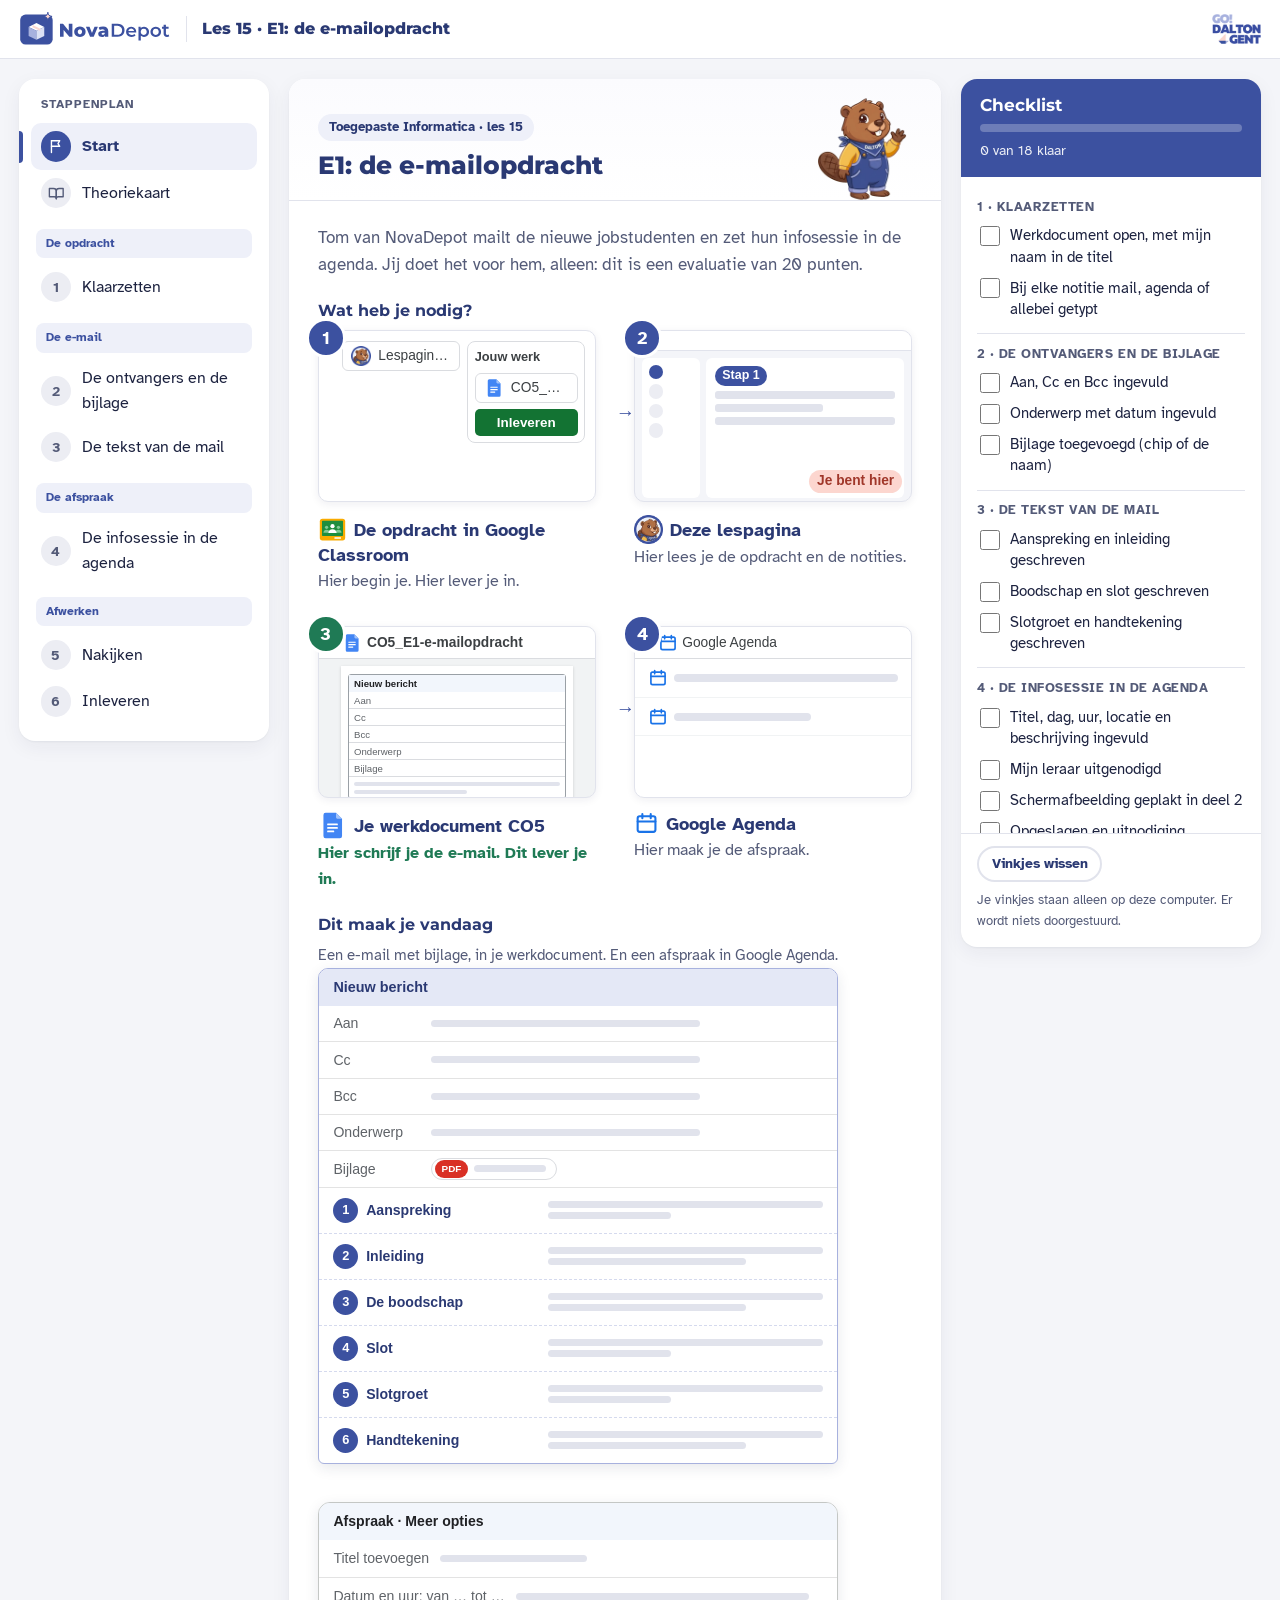
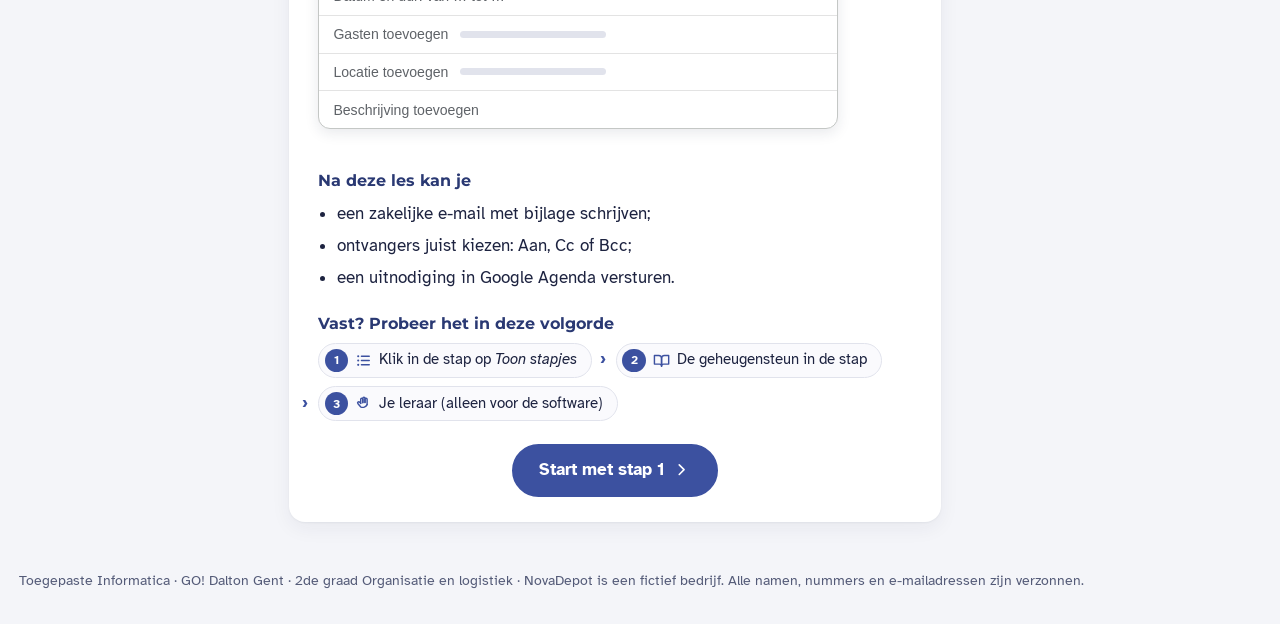
==== commit 1c9eb83f: "E1: tip over Bcc algemeen, zonder het antwoord Co-Authored-By: Claude Opus 5.5 <noreply@anthropic.co" ====
--- a/index.html
+++ b/index.html
@@ -221,7 +221,7 @@
             <section class="t-card wide warn">
               <h3><svg class="ic" aria-hidden="true"><use href="#i-alert"/></svg>Veelgemaakte fouten</h3>
               <ul>
-                <li>Zie je een jobstudent in Aan of Cc? Zet het adres in Bcc.</li>
+                <li>Zien ontvangers elkaars adres terwijl dat niet mag? Kijk welk veld daarvoor dient.</li>
                 <li>Is je pdf niet toegevoegd? Typ <strong>@</strong> en kies je pdf, of typ de naam.</li>
                 <li>Klikte je op Niet sturen? Zeg het meteen aan je leraar.</li>
                 <li>Staan <em>je</em> en <em>u</em> door elkaar? Kies één vorm.</li>
